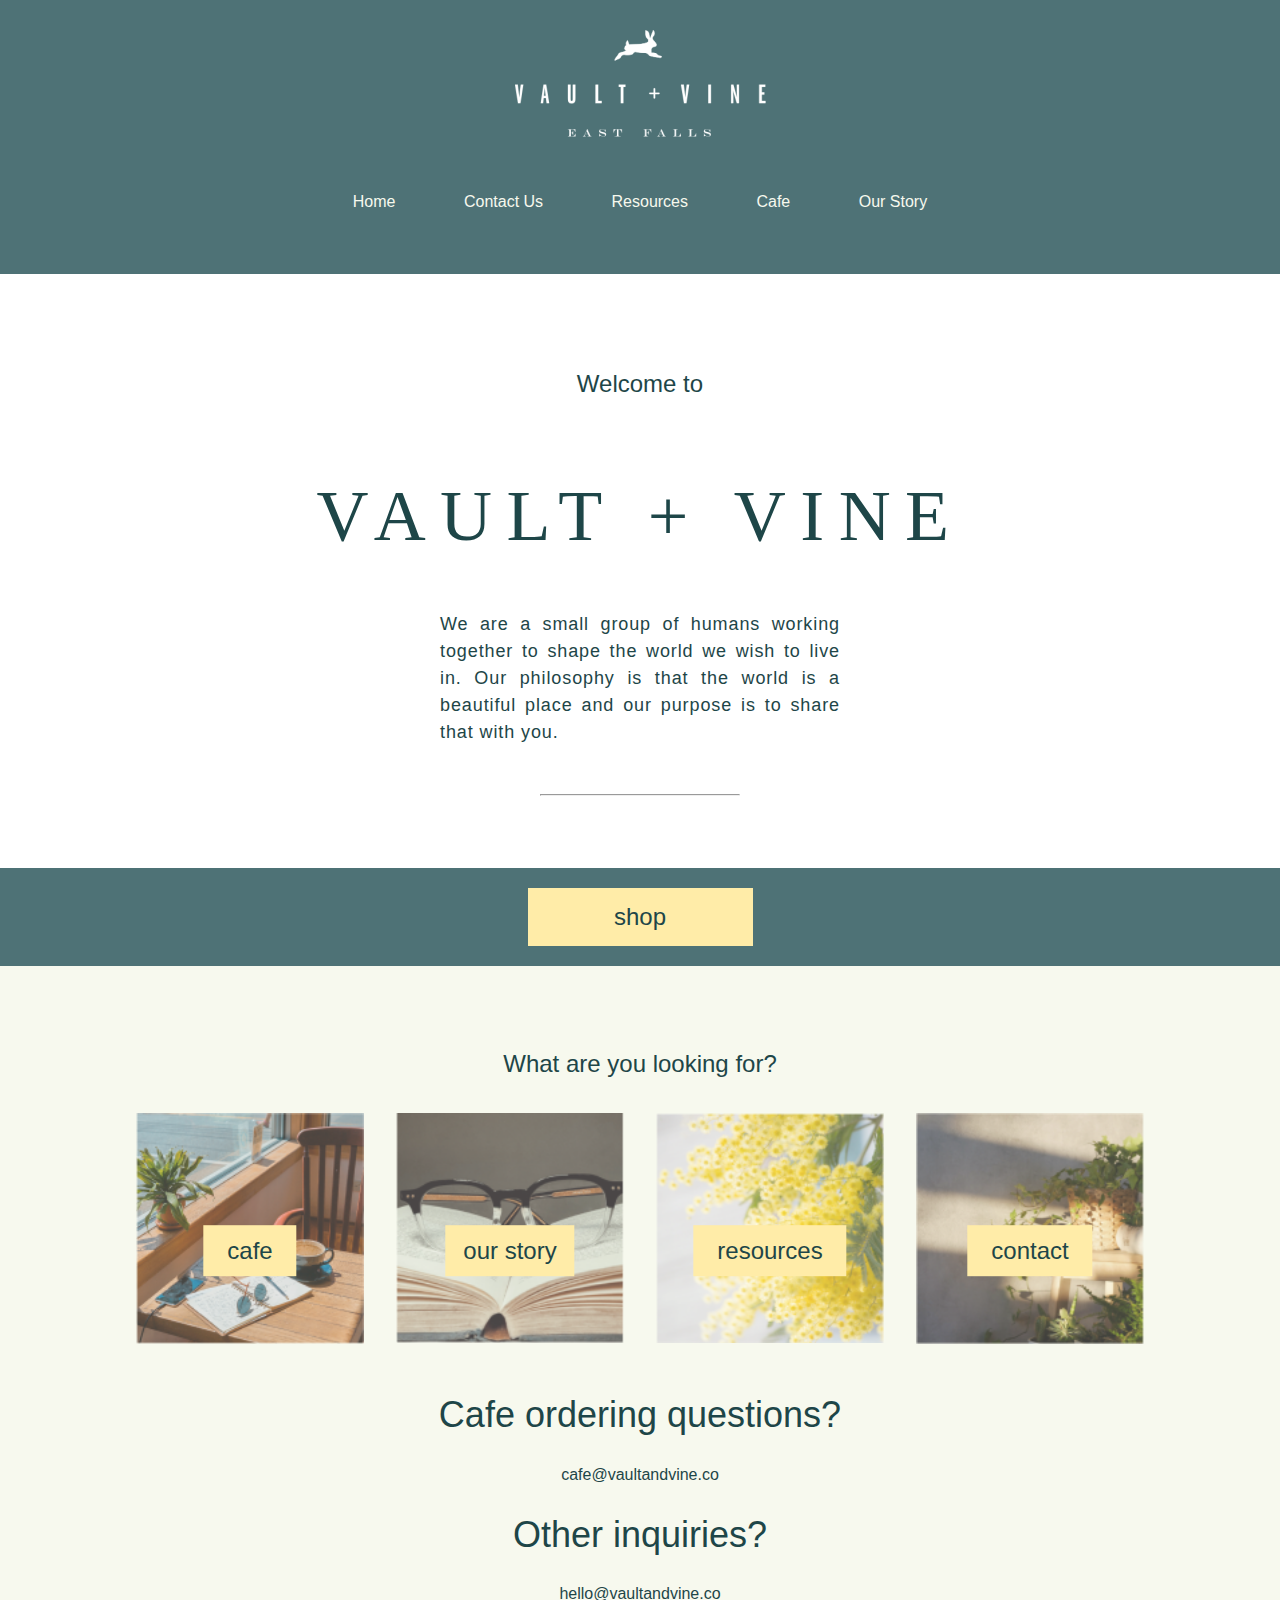
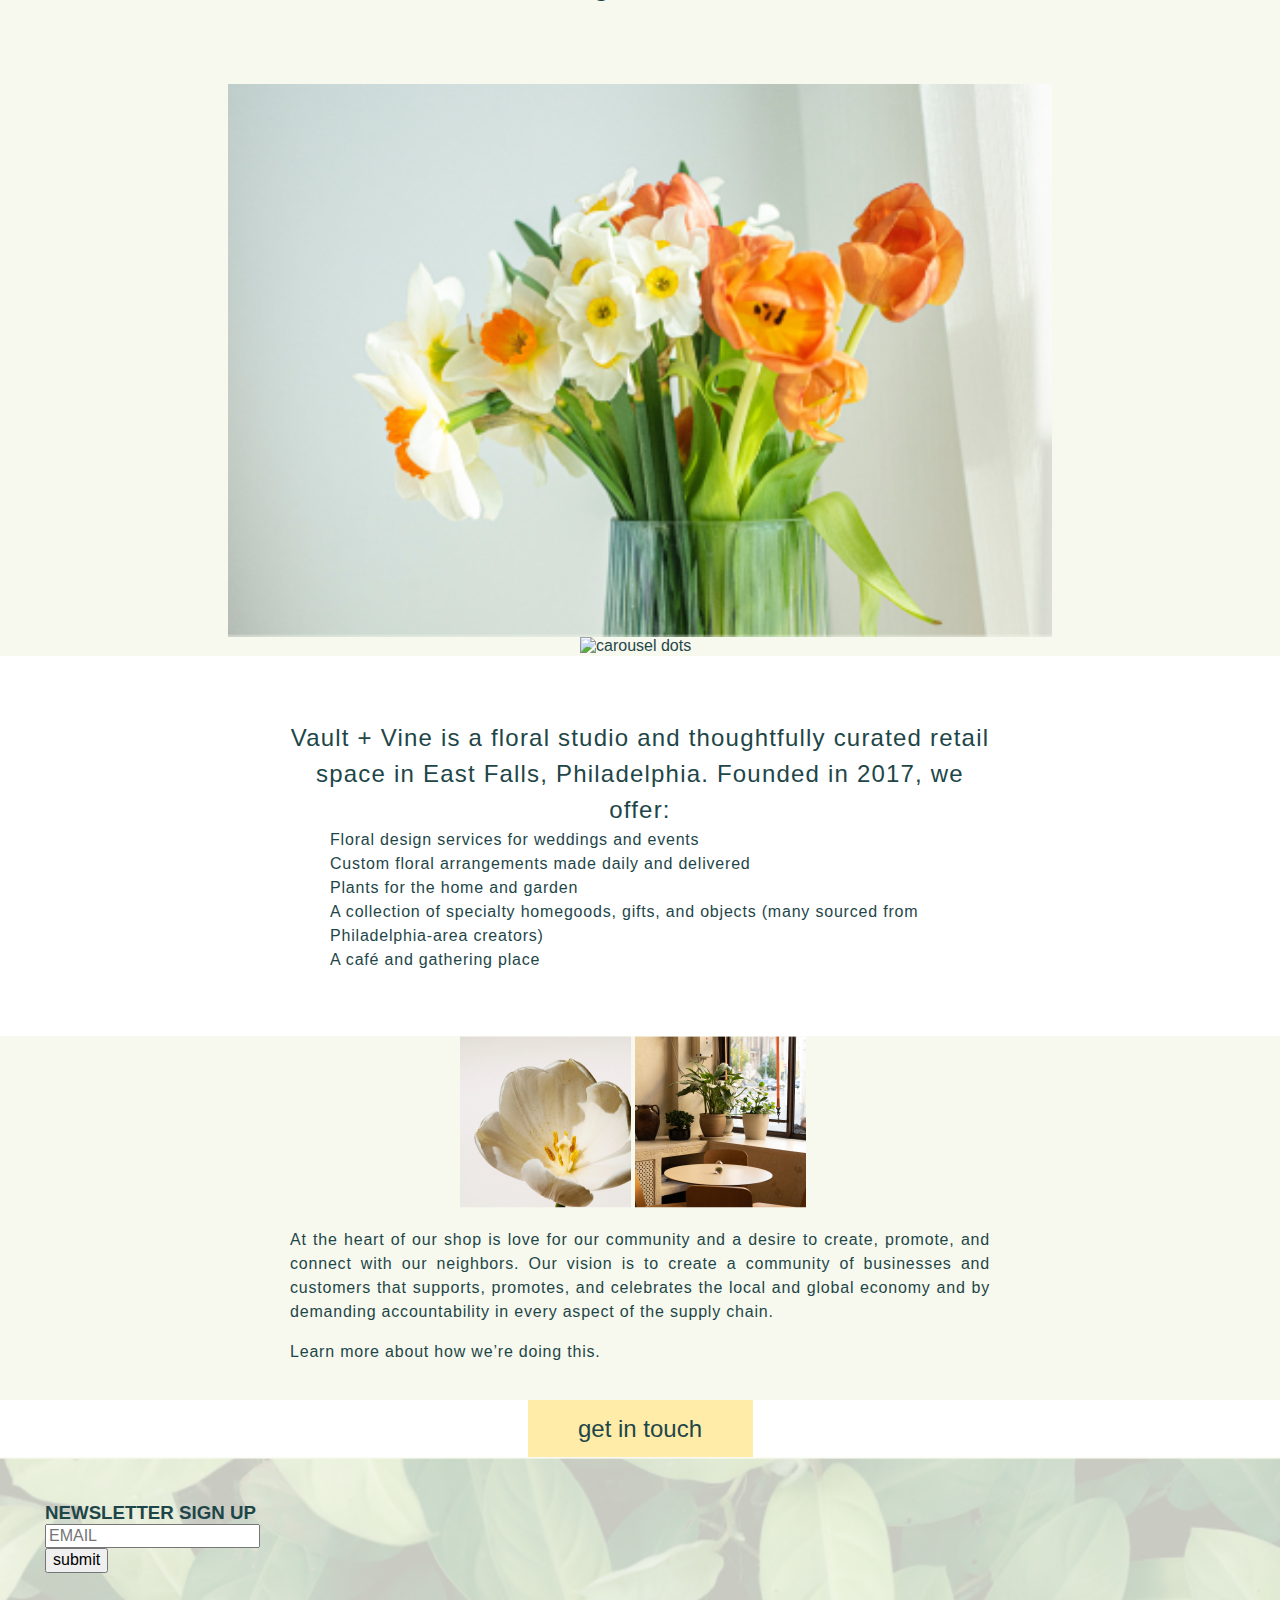
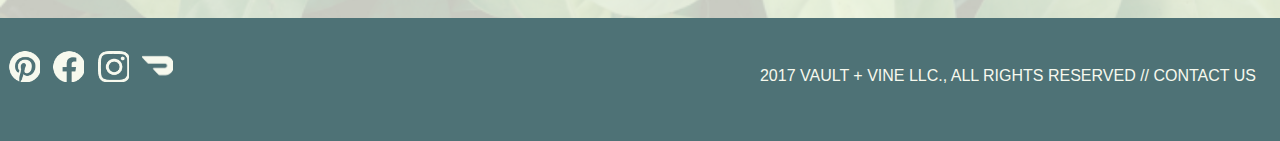
==== assignments/final/deploy/index.html @ 3136f710 "final_2/4" ====
<!DOCTYPE html>
<html lang="en">
  <head>
    <meta charset="UTF-8" />
    <meta name="viewport" content="width=device-width, initial-scale=1.0" />
    <meta http-equiv="X-UA-Compatible" content="ie=edge" />
    <!-- Google Fonts Start -->
    <!-- Google Fonts End -->
    <link rel="stylesheet" href="css/styles.css" />
    <title>Bridget McLaughlin | WMGD-330 Final</title>
  </head>
  <body>
    <div class="header">
        <img src="./img/mobile_logo.png" alt="mobile site logo" class="mobile_logo"/>
        <img src="./img/text_logo.png" alt="site logo" class="desktop_logo"/>
        <img src="./img/nav_icon.png" alt="navigation icon" class="mobile_menu"/>
        <div class="header__navigation">
            <a class="header__link" href="#">Home</a>   
            <a class="header__link" href="#">Contact Us</a>
            <a class="header__link" href="#">Resources</a> 
            <a class="header__link" href="#">Cafe</a> 
            <a class="header__link" href="#">Our Story</a> 
        </div>
    </div>
    <section class="welcome">
            <p class="welcome_to">Welcome to </p>
            <h1 class="vault_vine">VAULT + VINE</h1>
            <p class="body_copy">We are a small group of humans working together to shape the world we wish to live in. Our philosophy is that the world is a beautiful place and our purpose is to share that with you. </p>
            <hr class="line">
        </section>
        <section class="hero_bg">
            <h2 class="shop_button">shop</h2>
        </section>
        
    <div class="first_bg">
                <section class="looking_for">
                    <h2>What are you looking for?</h2>
                </section>
            
                <section class="image_buttons">
                    <div class="cafe_container">
                        <img src="./img/cafe.png" alt="cafe image" class="cafe_image">
                        <h2 class="cafe_type">cafe</h2>
                    </div>
                
                    <div class="story_container">
                        <img src="./img/our_story.png" alt="our Story image" class="story_image"/>
                        <h2 class="story_type">our story</h2>
                    </div>
                
                    <div class="resources_container">
                        <img src="./img/resources.png" alt="resources image" class="resources_image"/>
                        <h2 class="resources_type">resources</h2>
                    </div>
                    
                    <div class="contact_container">
                        <img src="./img/contact.png" alt="contact image" class="contact_image"/>
                        <h2 class="contact_type">contact</h2>
                    </div>
                </section>
                
                <section class="questions">
                    <h2 class="q_a">Cafe ordering questions?</h2>
                    <p>cafe@vaultandvine.co</p>
                    <h2 class="q_a">Other inquiries?</h2>
                    <p>hello@vaultandvine.co</p>
                </section>
            
                <img src="./img/carousel_image.png" alt="carouse image" class="carousel_image"/>
                <img src="./img/dots.png" alt="carousel dots" class="dots"/>
            </div>
            
            <div>
                <section class="bullet_list">
                    <h2 class="intro_bullet">Vault + Vine is a floral studio and thoughtfully curated retail space in East Falls, Philadelphia. Founded in 2017, we offer:</h2>
                    <ul class="bullet">Floral design services for weddings and events</ul> 
                    <ul class="bullet">Custom floral arrangements made daily and delivered</ul>
                    <ul class="bullet">Plants for the home and garden </ul>
                    <ul class="bullet">A collection of specialty homegoods, gifts, and objects (many sourced from Philadelphia-area creators)</ul>
                    <ul class="bullet">A café and gathering place </ul>
                </section>
            </div>
            
            <div class="second_bg">
                <div class="double_image"> 
                    <img class= "white_flower" src="./img/white_flower.png" alt="white flower image"/>
                    <img class="cafe_02" src="./img/cafe_02.png" alt="cafe image"/>
                </div>
                <div class="bottom_body">
                    <p> 
                        At the heart of our shop is love for our community and a desire to create, promote, and connect with our neighbors. Our vision is to create a community of businesses and customers that supports, promotes, and celebrates the local and global economy and by demanding accountability in every aspect of the supply chain. 
                    </p>
                    <p>
                        Learn more about how we’re doing this.
                    </p>
                </div>
                <img src="./img/lily.png" alt="lily image" class="lily"/>
            </div>
            
            <div>
                <h2 class="touch_button">get in touch</h2>
            </div>
            
    <div class="background">
                    <div class="newsletter">
                        <h3 class="newsletter_signup">NEWSLETTER SIGN UP</h3>
                        <input class="email" type="text" placeholder="EMAIL">
                        <div>
                            <button class="submit">submit</button>
                        </div>
                    </div>
                </div>
    <footer class="footer">
                        <div class="icons">
                         <img class="pinterest" src="./img/pinterest.png" alt="pinterest icon"/>
                         <img class="facebook" src="./img/facebook.png" alt="facebook icon"/>
                         <img class="instagram" src="./img/instagram.png" alt="instagram icon"/>
                         <img class="doordash" src="./img/doordash.png" alt="doordash icon"/>
                        </div>
                        <p class="info">2017 VAULT + VINE LLC., ALL RIGHTS RESERVED // CONTACT US</p>
                    </footer>
    <script src="js/scripts-min.js"></script>
  </body>
</html>
---- assignments/final/deploy/css/styles.css ----
/* =============
    Mixins
============= */
/* ---------------- Font Sizing ---------------- */
html {
  font-size: 100%; }

/* ---------------- Media Queries ---------------- */
/* =============
    Variables
============= */
/*! normalize.css v8.0.0 | MIT License | github.com/necolas/normalize.css */
/* Document
   ========================================================================== */
/**
 * 1. Correct the line height in all browsers.
 * 2. Prevent adjustments of font size after orientation changes in iOS.
 */
html {
  line-height: 1.15;
  /* 1 */
  -webkit-text-size-adjust: 100%;
  /* 2 */ }

/* Sections
   ========================================================================== */
/**
 * Remove the margin in all browsers.
 */
body {
  margin: 0; }

/**
 * Correct the font size and margin on `h1` elements within `section` and
 * `article` contexts in Chrome, Firefox, and Safari.
 */
h1 {
  font-size: 2em;
  margin: 0.67em 0; }

/* Grouping content
   ========================================================================== */
/**
 * 1. Add the correct box sizing in Firefox.
 * 2. Show the overflow in Edge and IE.
 */
hr {
  box-sizing: content-box;
  /* 1 */
  height: 0;
  /* 1 */
  overflow: visible;
  /* 2 */ }

/**
 * 1. Correct the inheritance and scaling of font size in all browsers.
 * 2. Correct the odd `em` font sizing in all browsers.
 */
pre {
  font-family: monospace, monospace;
  /* 1 */
  font-size: 1em;
  /* 2 */ }

/* Text-level semantics
   ========================================================================== */
/**
 * Remove the gray background on active links in IE 10.
 */
a {
  background-color: transparent; }

/**
 * 1. Remove the bottom border in Chrome 57-
 * 2. Add the correct text decoration in Chrome, Edge, IE, Opera, and Safari.
 */
abbr[title] {
  border-bottom: none;
  /* 1 */
  text-decoration: underline;
  /* 2 */
  text-decoration: underline dotted;
  /* 2 */ }

/**
 * Add the correct font weight in Chrome, Edge, and Safari.
 */
b,
strong {
  font-weight: bolder; }

/**
 * 1. Correct the inheritance and scaling of font size in all browsers.
 * 2. Correct the odd `em` font sizing in all browsers.
 */
code,
kbd,
samp {
  font-family: monospace, monospace;
  /* 1 */
  font-size: 1em;
  /* 2 */ }

/**
 * Add the correct font size in all browsers.
 */
small {
  font-size: 80%; }

/**
 * Prevent `sub` and `sup` elements from affecting the line height in
 * all browsers.
 */
sub,
sup {
  font-size: 75%;
  line-height: 0;
  position: relative;
  vertical-align: baseline; }

sub {
  bottom: -0.25em; }

sup {
  top: -0.5em; }

/* Embedded content
   ========================================================================== */
/**
 * Remove the border on images inside links in IE 10.
 */
img {
  border-style: none; }

/* Forms
   ========================================================================== */
/**
 * 1. Change the font styles in all browsers.
 * 2. Remove the margin in Firefox and Safari.
 */
button,
input,
optgroup,
select,
textarea {
  font-family: inherit;
  /* 1 */
  font-size: 100%;
  /* 1 */
  line-height: 1.15;
  /* 1 */
  margin: 0;
  /* 2 */ }

/**
 * Show the overflow in IE.
 * 1. Show the overflow in Edge.
 */
button,
input {
  /* 1 */
  overflow: visible; }

/**
 * Remove the inheritance of text transform in Edge, Firefox, and IE.
 * 1. Remove the inheritance of text transform in Firefox.
 */
button,
select {
  /* 1 */
  text-transform: none; }

/**
 * Correct the inability to style clickable types in iOS and Safari.
 */
button,
[type="button"],
[type="reset"],
[type="submit"] {
  -webkit-appearance: button; }

/**
 * Remove the inner border and padding in Firefox.
 */
button::-moz-focus-inner,
[type="button"]::-moz-focus-inner,
[type="reset"]::-moz-focus-inner,
[type="submit"]::-moz-focus-inner {
  border-style: none;
  padding: 0; }

/**
 * Restore the focus styles unset by the previous rule.
 */
button:-moz-focusring,
[type="button"]:-moz-focusring,
[type="reset"]:-moz-focusring,
[type="submit"]:-moz-focusring {
  outline: 1px dotted ButtonText; }

/**
 * Correct the padding in Firefox.
 */
fieldset {
  padding: 0.35em 0.75em 0.625em; }

/**
 * 1. Correct the text wrapping in Edge and IE.
 * 2. Correct the color inheritance from `fieldset` elements in IE.
 * 3. Remove the padding so developers are not caught out when they zero out
 *    `fieldset` elements in all browsers.
 */
legend {
  box-sizing: border-box;
  /* 1 */
  color: inherit;
  /* 2 */
  display: table;
  /* 1 */
  max-width: 100%;
  /* 1 */
  padding: 0;
  /* 3 */
  white-space: normal;
  /* 1 */ }

/**
 * Add the correct vertical alignment in Chrome, Firefox, and Opera.
 */
progress {
  vertical-align: baseline; }

/**
 * Remove the default vertical scrollbar in IE 10+.
 */
textarea {
  overflow: auto; }

/**
 * 1. Add the correct box sizing in IE 10.
 * 2. Remove the padding in IE 10.
 */
[type="checkbox"],
[type="radio"] {
  box-sizing: border-box;
  /* 1 */
  padding: 0;
  /* 2 */ }

/**
 * Correct the cursor style of increment and decrement buttons in Chrome.
 */
[type="number"]::-webkit-inner-spin-button,
[type="number"]::-webkit-outer-spin-button {
  height: auto; }

/**
 * 1. Correct the odd appearance in Chrome and Safari.
 * 2. Correct the outline style in Safari.
 */
[type="search"] {
  -webkit-appearance: textfield;
  /* 1 */
  outline-offset: -2px;
  /* 2 */ }

/**
 * Remove the inner padding in Chrome and Safari on macOS.
 */
[type="search"]::-webkit-search-decoration {
  -webkit-appearance: none; }

/**
 * 1. Correct the inability to style clickable types in iOS and Safari.
 * 2. Change font properties to `inherit` in Safari.
 */
::-webkit-file-upload-button {
  -webkit-appearance: button;
  /* 1 */
  font: inherit;
  /* 2 */ }

/* Interactive
   ========================================================================== */
/*
 * Add the correct display in Edge, IE 10+, and Firefox.
 */
details {
  display: block; }

/*
 * Add the correct display in all browsers.
 */
summary {
  display: list-item; }

/* Misc
   ========================================================================== */
/**
 * Add the correct display in IE 10+.
 */
template {
  display: none; }

/**
 * Add the correct display in IE 10.
 */
[hidden] {
  display: none; }

* {
  box-sizing: border-box; }

.site-grid {
  margin: 0 auto;
  max-width: 1200px; }

/* =============
    Typography
============= */
body {
  font-family: 'Lato', sans-serif;
  font-size: 16px;
  color: #1E4648; }

h1 {
  font-family: 'Playfair Display', serif;
  letter-spacing: 0.2em;
  font-size: 36px; }

h2 {
  font-family: 'Lato', sans-serif;
  font-size: 24px;
  color: #1E4648;
  font-weight: normal; }

h3, h4, h5, h6 {
  margin: 0;
  padding: 0; }

.header {
  background: #4E7276;
  display: flexbox;
  padding-top: 30px;
  padding-bottom: 30px;
  justify-content: space-between;
  text-align: center; }

.header__navigation {
  display: none; }
  @media (min-width: 834px) {
    .header__navigation {
      display: block; } }
.mobile_menu {
  display: block;
  position: absolute;
  top: 20px;
  left: 20px; }
  @media (min-width: 834px) {
    .mobile_menu {
      display: none; } }
@media (min-width: 834px) {
  .mobile_logo {
    display: none; } }

.desktop_logo {
  display: none;
  padding-bottom: 20px; }
  @media (min-width: 834px) {
    .desktop_logo {
      display: inline-block; } }
.header__link {
  text-decoration: none;
  color: #F7F9EE;
  display: inline-block;
  padding: 32px;
  position: relative;
  align-items: center; }

.welcome {
  text-align: center; }

.welcome_to {
  font-size: 18px;
  font-weight: 300;
  padding-top: 72px;
  padding-bottom: 24px; }
  @media screen and (min-width: 768px) {
    .welcome_to {
      font-size: 24px; } }
.vault_vine {
  font-size: 36px;
  font-weight: 500;
  line-height: 130.4%; }
  @media screen and (min-width: 1280px) {
    .vault_vine {
      font-size: 72px; } }
.body_copy {
  text-align: justify;
  letter-spacing: 0.05em;
  width: 45%;
  max-width: 400px;
  font-weight: 300;
  line-height: 150%;
  margin: 0 auto; }
  @media (min-width: 1280px) {
    .body_copy {
      font-size: 18px; } }
.line {
  margin-left: 110px;
  margin-right: 110px;
  margin-bottom: 72px;
  margin-top: 48px; }
  @media (min-width: 1280px) {
    .line {
      margin-left: 540px;
      margin-right: 540px; } }
.hero_bg {
  background: #4E7276;
  padding: 20px; }

.shop_button {
  display: flex;
  flex-direction: row;
  justify-content: center;
  padding: 15px 24px;
  width: 192px;
  height: 56px;
  background: #FFECA8;
  margin: 0 auto; }
  @media (min-width: 1280px) {
    .shop_button {
      width: 225px;
      height: auto; } }
.first_bg {
  background: #F7F9EE; }

.second_bg {
  background: #F7F9EE;
  padding-bottom: 20px; }

.looking_for {
  text-align: center;
  padding-top: 64px; }

.image_buttons {
  display: flex;
  flex-wrap: wrap; }
  @media (min-width: 834px) {
    .image_buttons {
      padding-left: 120px;
      padding-right: 120px; } }
  @media (min-width: 1280px) {
    .image_buttons {
      display: flex;
      flex-wrap: nowrap; } }
.cafe_container {
  position: relative;
  width: 50%; }

.cafe_image {
  width: 100%;
  height: auto;
  padding: 16px; }

.cafe_type {
  position: absolute;
  top: 50%;
  left: 50%;
  transform: translate(-50%, -50%);
  -ms-transform: translate(-50%, -50%);
  background-color: #FFECA8;
  padding: 12px 24px; }

.story_container {
  position: relative;
  width: 50%; }

.story_image {
  width: 100%;
  height: auto;
  padding: 16px; }

.story_type {
  position: absolute;
  top: 50%;
  left: 50%;
  transform: translate(-50%, -50%);
  -ms-transform: translate(-50%, -50%);
  background-color: #FFECA8;
  padding: 12px 18px; }

.resources_container {
  position: relative;
  width: 50%; }

.resources_image {
  width: 100%;
  height: auto;
  padding: 16px; }

.resources_type {
  position: absolute;
  top: 50%;
  left: 50%;
  transform: translate(-50%, -50%);
  -ms-transform: translate(-50%, -50%);
  background-color: #FFECA8;
  padding: 12px 24px; }

.contact_container {
  position: relative;
  width: 50%; }

.contact_image {
  width: 100%;
  height: auto;
  padding: 16px; }

.contact_type {
  position: absolute;
  top: 50%;
  left: 50%;
  transform: translate(-50%, -50%);
  -ms-transform: translate(-50%, -50%);
  background-color: #FFECA8;
  padding: 12px 24px; }

.questions {
  text-align: center;
  padding-bottom: 64px; }

@media (min-width: 834px) {
  .q_a {
    font-size: 36px; } }

.carousel_image {
  display: block;
  margin-left: auto;
  margin-right: auto;
  width: 100%;
  height: auto;
  max-width: 824px; }

.dots {
  display: block;
  margin-left: auto;
  margin-right: auto;
  width: 120px;
  height: auto; }

.intro_bullet {
  text-align: center;
  letter-spacing: 0.05em;
  width: 100%;
  max-width: 700px;
  line-height: 150%;
  margin: 0 auto;
  padding-top: 64px; }

.bullet {
  text-align: left;
  letter-spacing: 0.05em;
  width: 100%;
  max-width: 700px;
  font-weight: 300;
  line-height: 150%;
  margin: 0 auto; }

.bullet_list {
  padding-bottom: 64px; }

.lily {
  display: block;
  margin-left: auto;
  margin-right: auto;
  width: 360px;
  height: auto; }
  @media (min-width: 834px) {
    .lily {
      display: none; } }
.double_image {
  display: block;
  margin-left: auto;
  margin-right: auto;
  width: 360px;
  height: auto; }

.bottom_body {
  text-align: justify;
  letter-spacing: 0.05em;
  width: 90%;
  max-width: 700px;
  font-weight: 300;
  line-height: 150%;
  margin: 0 auto; }

.touch_button {
  display: flex;
  flex-direction: row;
  justify-content: center;
  padding: 15px 24px;
  width: 192px;
  height: 56px;
  background: #FFECA8;
  margin: 0 auto; }
  @media (min-width: 1280px) {
    .touch_button {
      width: 225px;
      height: auto; } }
.footer {
  background: #4E7276;
  display: flex;
  flex-direction: row;
  padding-top: 30px;
  padding-bottom: 30px;
  justify-content: space-between;
  align-items: left; }

.info {
  font-size: 8px;
  color: #F7F9EE;
  font-weight: 100;
  line-height: 150%;
  padding-right: 24px;
  padding-bottom: 7px; }
  @media (min-width: 834px) {
    .info {
      font-size: 16px; } }
.pinterest {
  padding-left: 8px;
  width: 24px;
  height: auto; }
  @media (min-width: 834px) {
    .pinterest {
      width: 40px;
      height: auto; } }
.facebook {
  padding-left: 8px;
  width: 24px;
  height: auto; }
  @media (min-width: 834px) {
    .facebook {
      width: 40px;
      height: auto; } }
.instagram {
  padding-left: 8px;
  width: 24px;
  height: auto; }
  @media (min-width: 834px) {
    .instagram {
      width: 40px;
      height: auto; } }
.doordash {
  padding-left: 8px;
  width: 24px;
  height: auto; }
  @media (min-width: 834px) {
    .doordash {
      width: 40px;
      height: auto; } }
.newsletter {
  background-color: rgba(247, 249, 238, 0.75);
  padding: 45px; }

.background {
  padding: 24 px 32px;
  background-image: url("../img/newsletter.jpg");
  background-repeat: no-repeat;
  background-size: cover; }
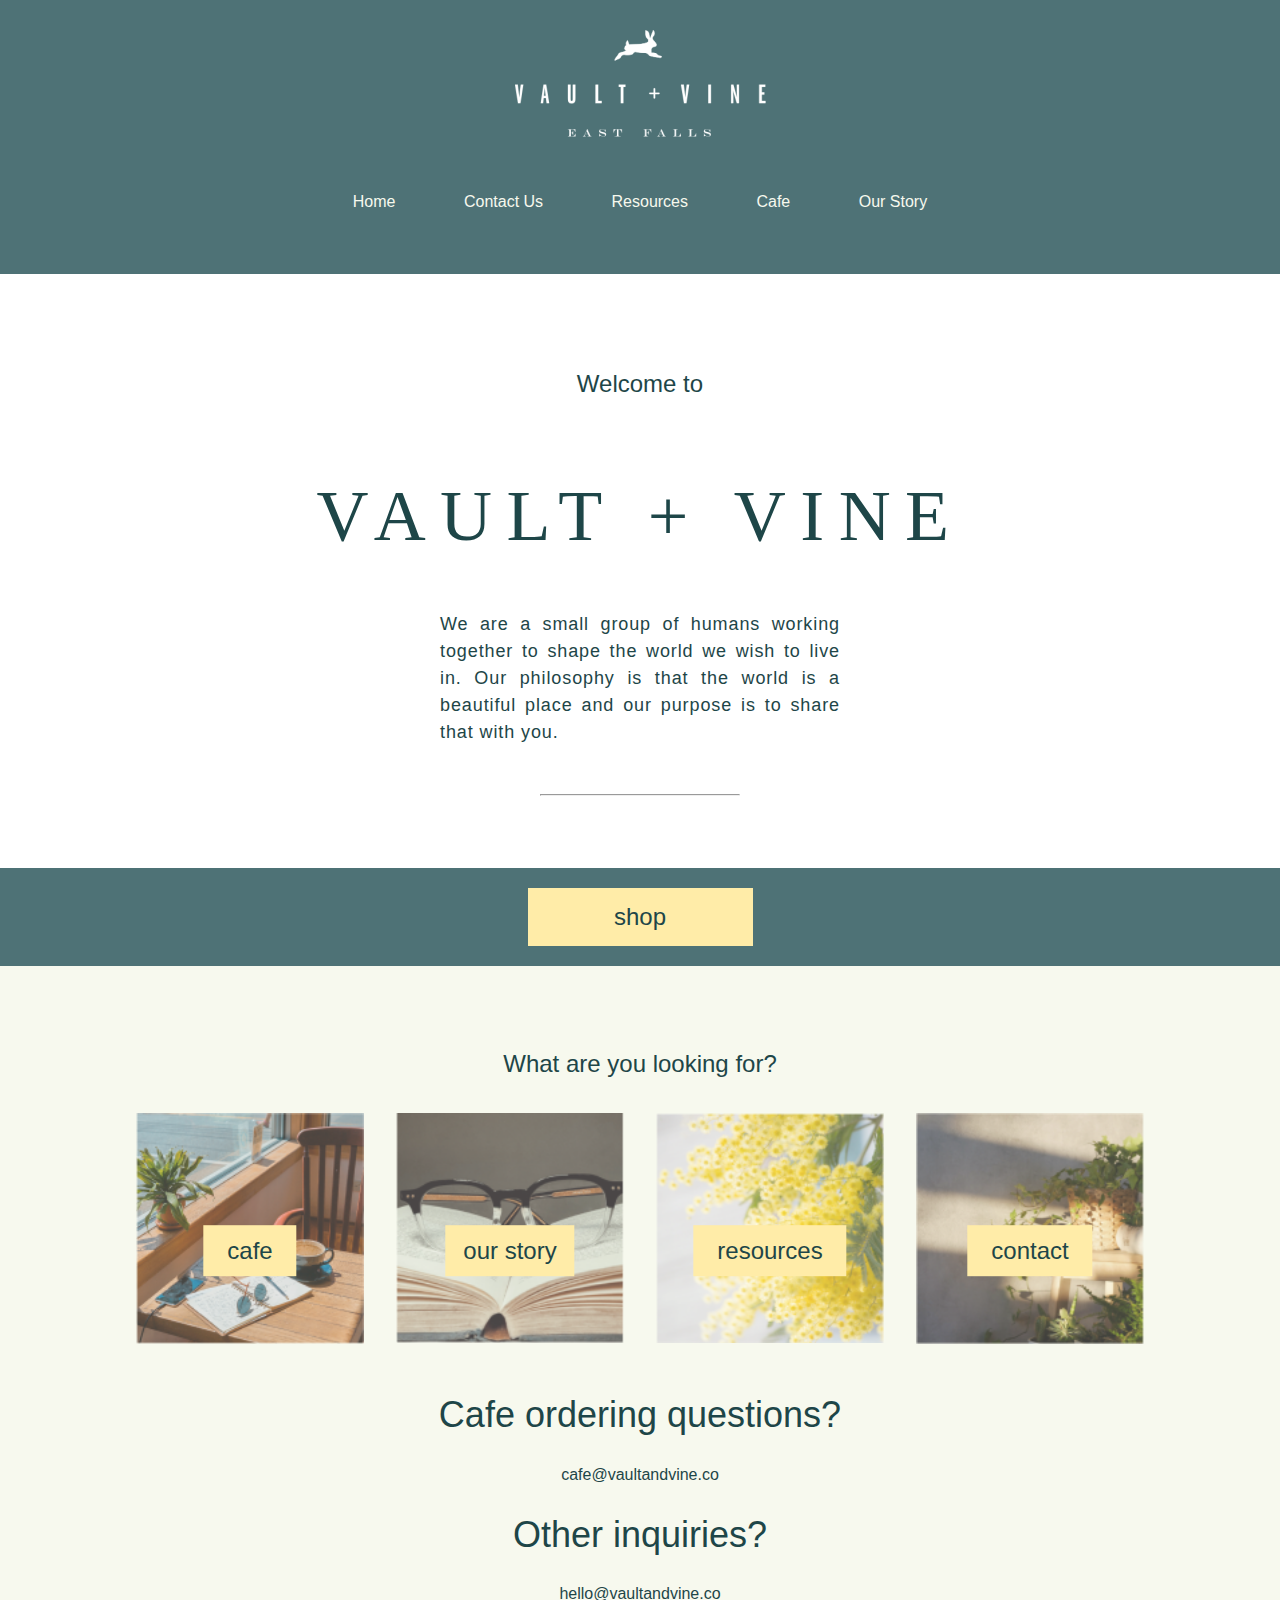
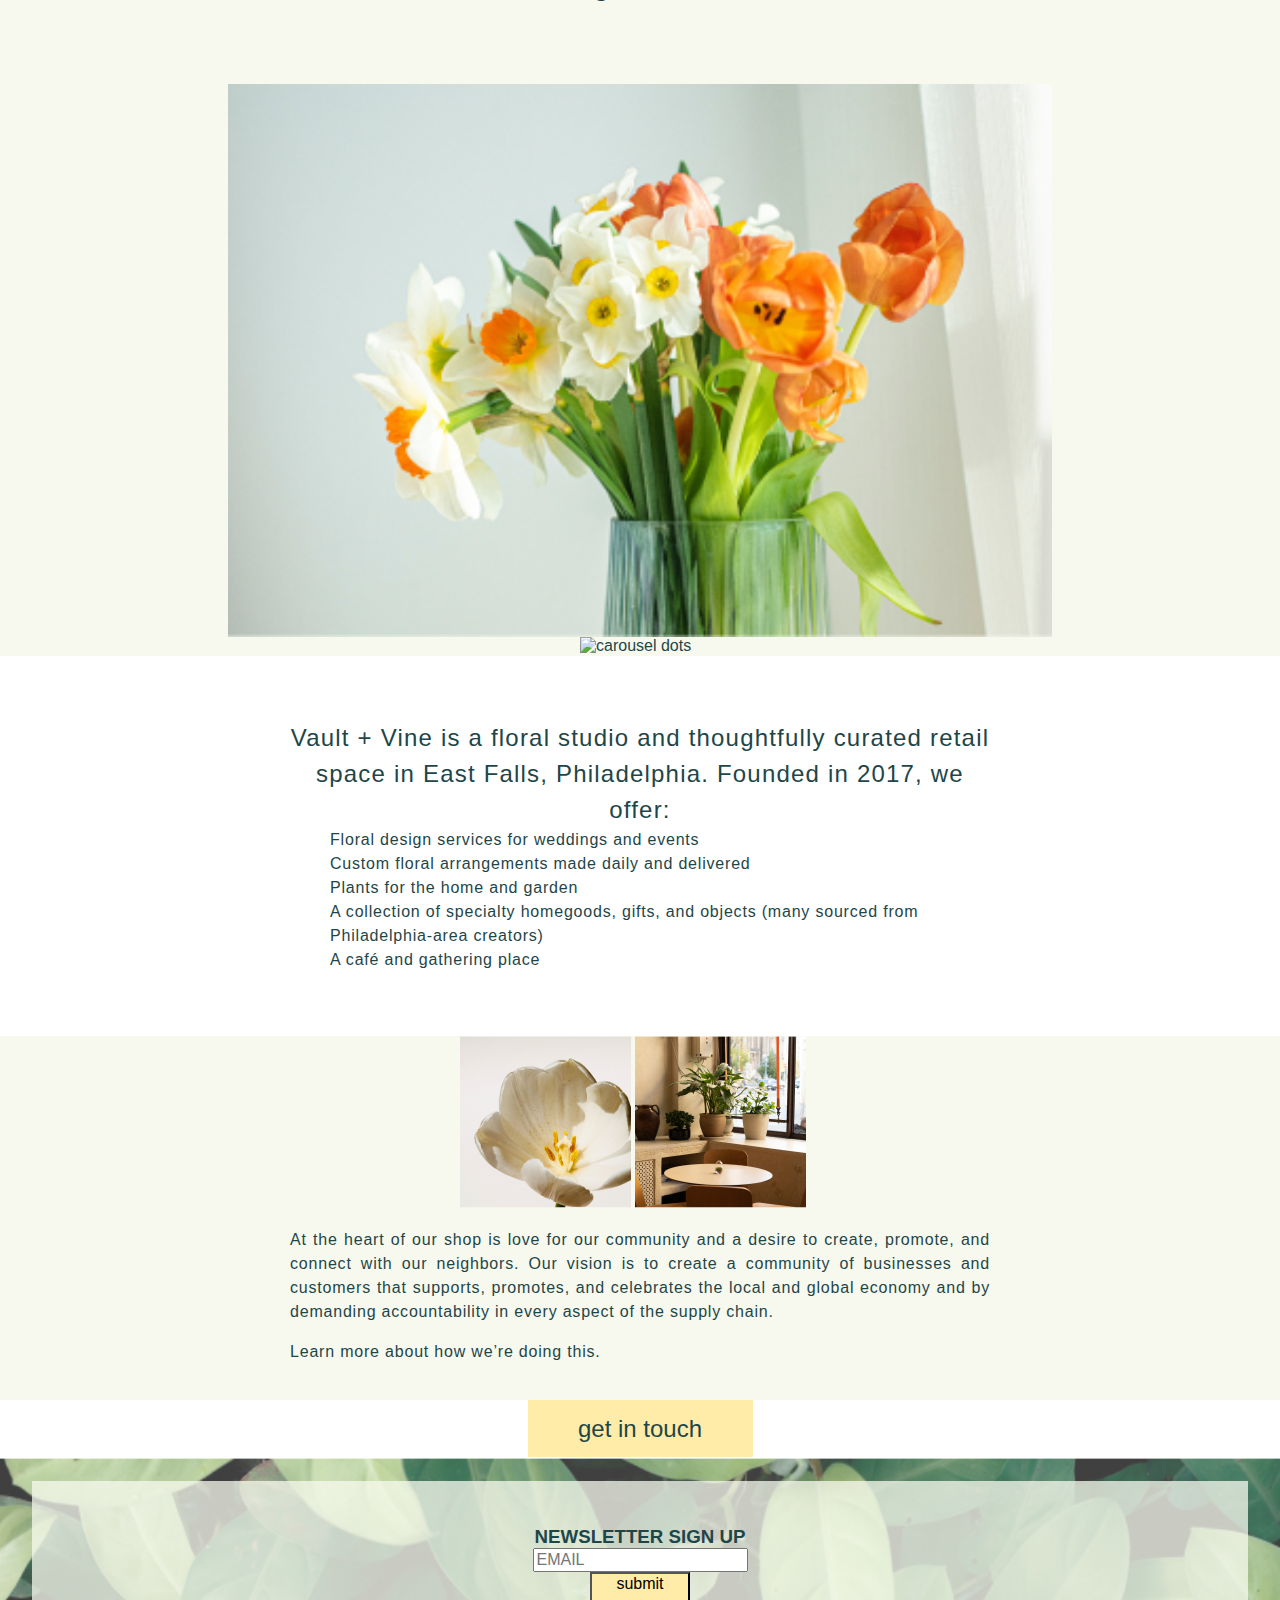
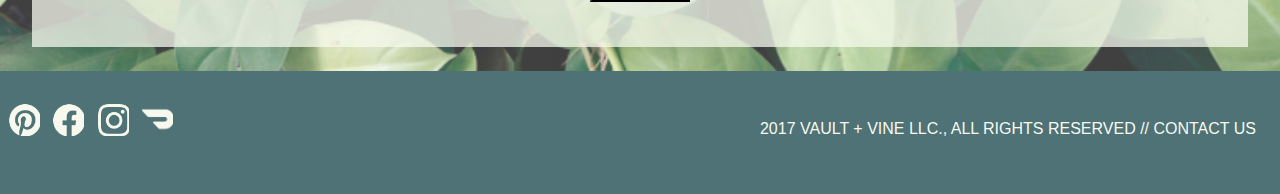
==== commit 147b5fa0: "Final_3/4" ====
--- a/assignments/final/deploy/index.html
+++ b/assignments/final/deploy/index.html
@@ -1,22 +1,21 @@
 <!DOCTYPE html>
-<html lang="en">
-  <head>
-    <meta charset="UTF-8" />
-    <meta name="viewport" content="width=device-width, initial-scale=1.0" />
-    <meta http-equiv="X-UA-Compatible" content="ie=edge" />
-    <!-- Google Fonts Start -->
-    <!-- Google Fonts End -->
-    <link rel="stylesheet" href="css/styles.css" />
+    <html lang="en">
+      <head>
+        <meta charset="UTF-8" />
+        <meta name="viewport" content="width=device-width, initial-scale=1.0" />
+        <meta http-equiv="X-UA-Compatible" content="ie=edge" />
+        <!-- Google Fonts Start -->
+        <!-- Google Fonts End -->
+        <link rel="stylesheet" href="css/styles.css" />
     <title>Bridget McLaughlin | WMGD-330 Final</title>
-  </head>
   <body>
     <div class="header">
         <img src="./img/mobile_logo.png" alt="mobile site logo" class="mobile_logo"/>
         <img src="./img/text_logo.png" alt="site logo" class="desktop_logo"/>
         <img src="./img/nav_icon.png" alt="navigation icon" class="mobile_menu"/>
         <div class="header__navigation">
-            <a class="header__link" href="#">Home</a>   
-            <a class="header__link" href="#">Contact Us</a>
+            <a class="header__link" href="./index.html">Home</a>   
+            <a class="header__link" href="./contact_us.html">Contact Us</a>
             <a class="header__link" href="#">Resources</a> 
             <a class="header__link" href="#">Cafe</a> 
             <a class="header__link" href="#">Our Story</a> 
--- a/assignments/final/deploy/css/styles.css
+++ b/assignments/final/deploy/css/styles.css
@@ -659,12 +659,126 @@
     .doordash {
       width: 40px;
       height: auto; } }
-.newsletter {
-  background-color: rgba(247, 249, 238, 0.75);
-  padding: 45px; }
-
 .background {
-  padding: 24 px 32px;
+  padding: 24px 32px;
   background-image: url("../img/newsletter.jpg");
   background-repeat: no-repeat;
   background-size: cover; }
+
+.newsletter {
+  padding: 45px;
+  background-color: rgba(247, 249, 238, 0.75);
+  text-align: center; }
+
+.submit {
+  display: flex;
+  flex-direction: row;
+  justify-content: center;
+  width: 100px;
+  height: 30px;
+  background: #FFECA8;
+  margin: 0 auto; }
+
+.hero_contact {
+  display: block;
+  margin-left: auto;
+  margin-right: auto;
+  width: 100%;
+  height: auto; }
+
+.contact_title {
+  display: none; }
+  @media (min-width: 834px) {
+    .contact_title {
+      display: block;
+      text-align: center;
+      padding: 88px;
+      font-weight: 500; } }
+.contact_cards {
+  display: flex;
+  flex-direction: column;
+  align-items: center; }
+
+.hours_bg {
+  background: #4E7276;
+  width: 290px;
+  padding: 20px;
+  margin-top: 40px; }
+
+.hours_card {
+  display: flexbox;
+  flex-direction: row;
+  text-align: center;
+  justify-content: center;
+  padding: 15px 24px;
+  width: 220px;
+  height: 240px;
+  background: #F7F9EE;
+  margin: 0 auto; }
+  @media (min-width: 1280px) {
+    .hours_card {
+      width: 225px;
+      height: auto; } }
+.touch_bg {
+  background: #4E7276;
+  width: 290px;
+  padding: 20px;
+  margin-top: 40px; }
+
+.touch_card {
+  display: flexbox;
+  flex-direction: row;
+  text-align: center;
+  justify-content: center;
+  padding: 15px 24px;
+  width: 220px;
+  height: 240px;
+  background: #F7F9EE;
+  margin: 0 auto; }
+  @media (min-width: 1280px) {
+    .touch_card {
+      width: 225px;
+      height: auto; } }
+.visit_bg {
+  background: #4E7276;
+  width: 290px;
+  padding: 20px;
+  margin-top: 40px; }
+
+.visit_card {
+  display: flexbox;
+  flex-direction: row;
+  text-align: center;
+  justify-content: center;
+  padding: 15px 24px;
+  width: 220px;
+  height: 240px;
+  background: #F7F9EE;
+  margin: 0 auto; }
+  @media (min-width: 1280px) {
+    .visit_card {
+      width: 225px;
+      height: auto; } }
+.location_text {
+  text-align: center;
+  letter-spacing: 0.05em;
+  width: 100%;
+  max-width: 700px;
+  line-height: 150%;
+  margin: 0 auto;
+  padding-top: 64px; }
+
+.contact_bottom {
+  display: flex;
+  flex-direction: column; }
+
+.map_image {
+  display: flexbox;
+  justify-content: space-between;
+  text-align: center;
+  width: 350px;
+  height: auto; }
+
+.leaf_image {
+  width: 350px;
+  height: auto; }
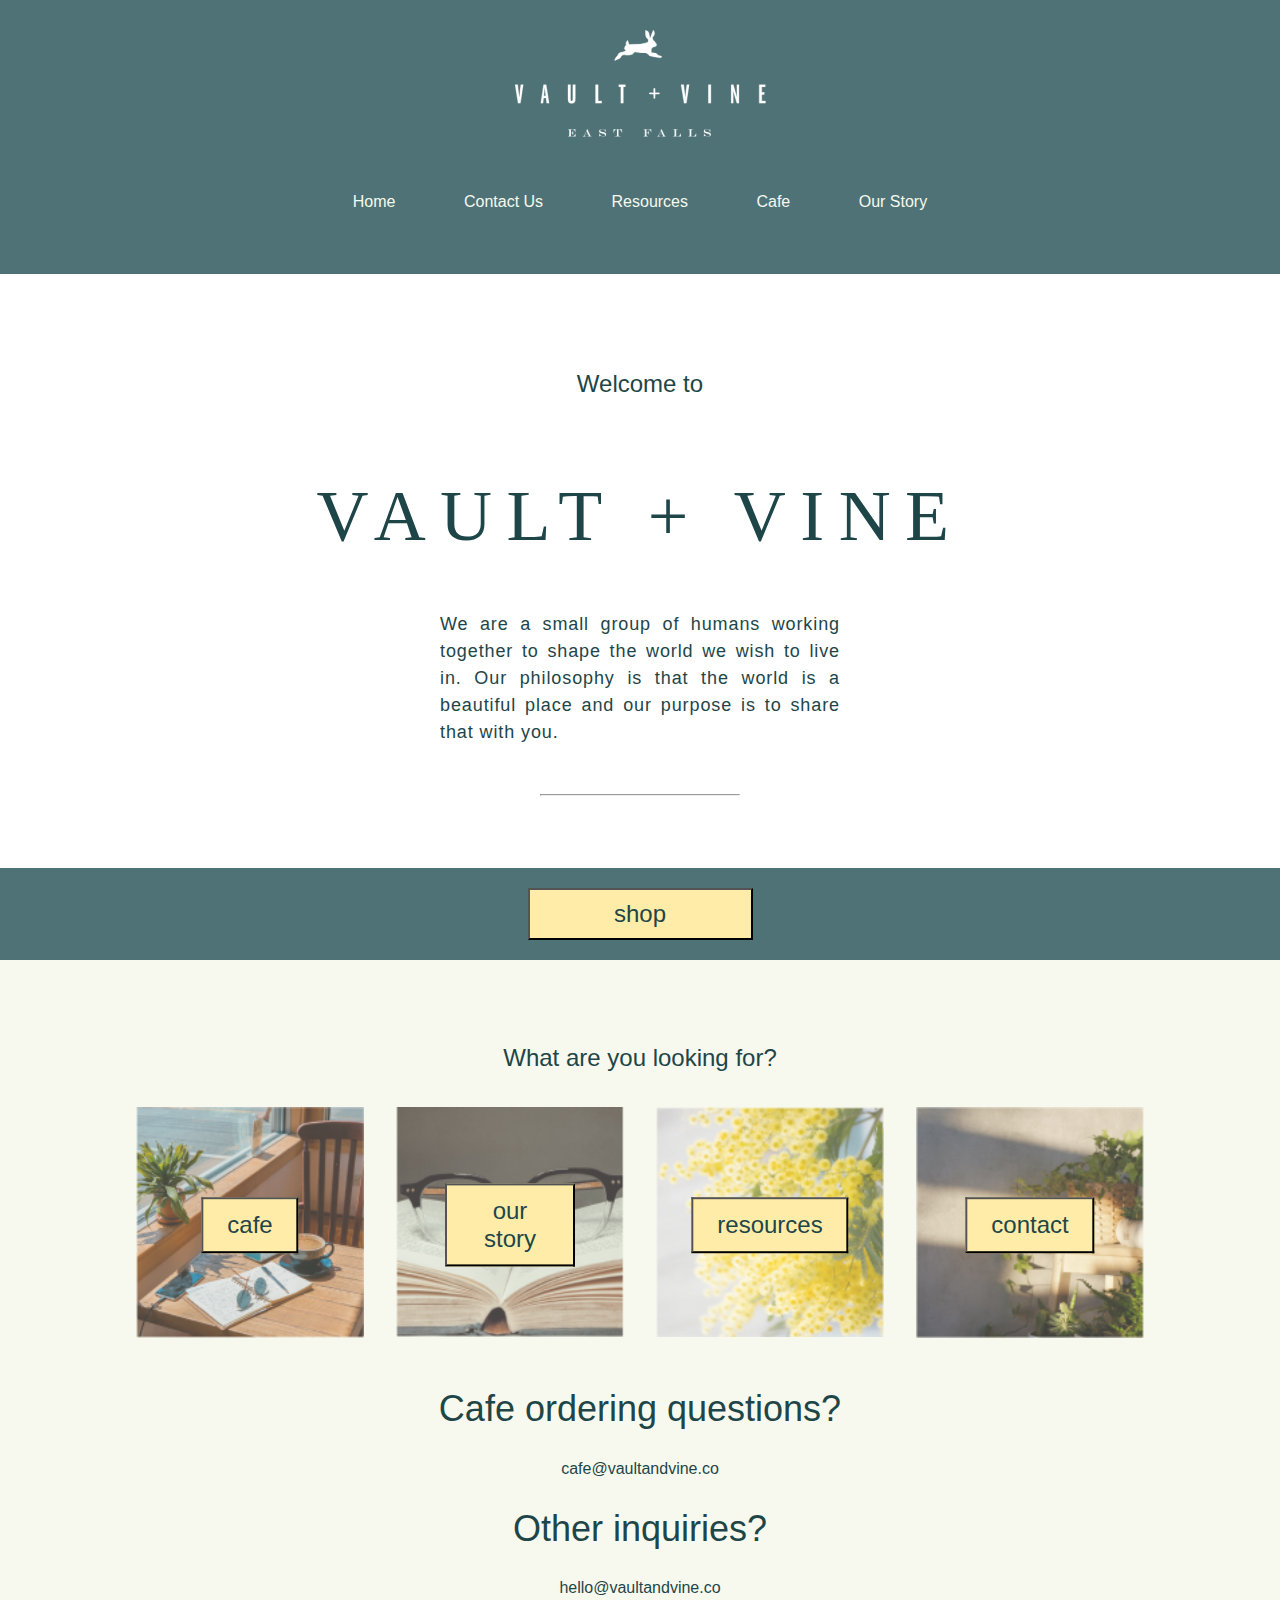
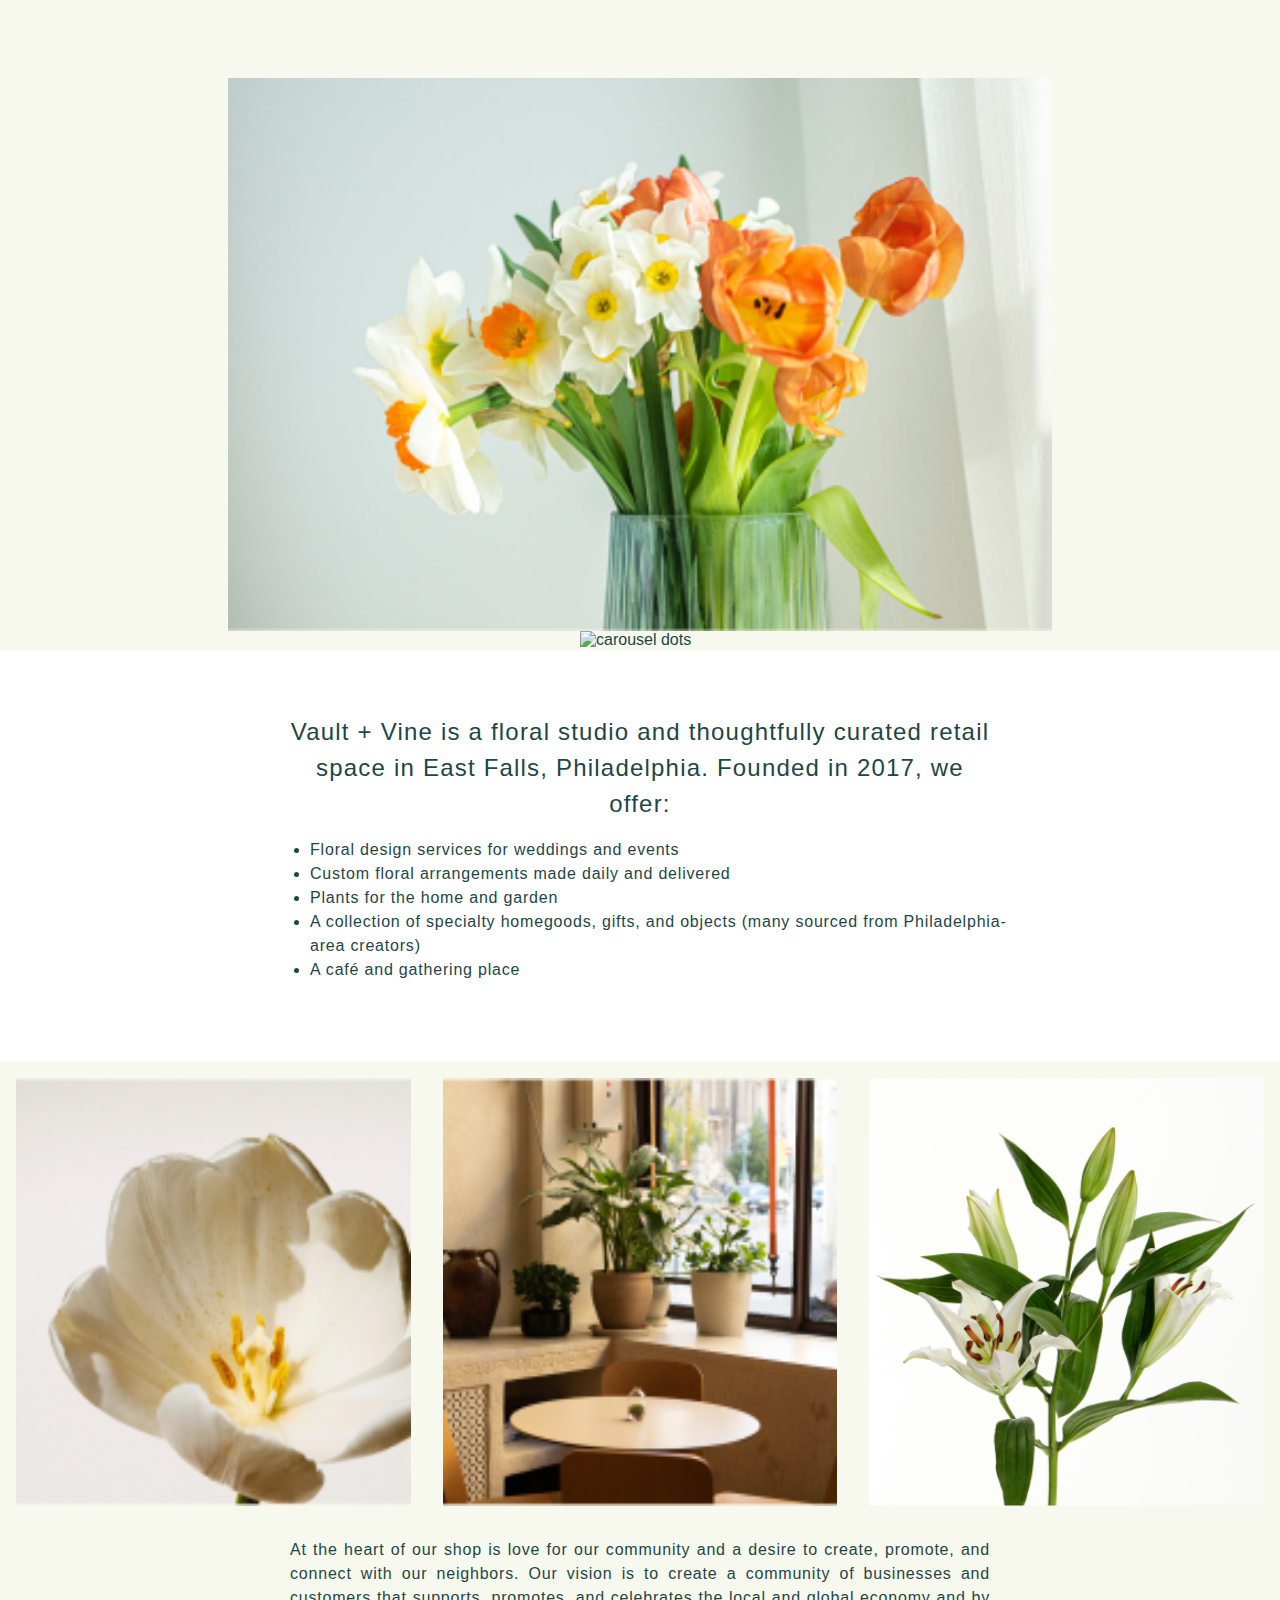
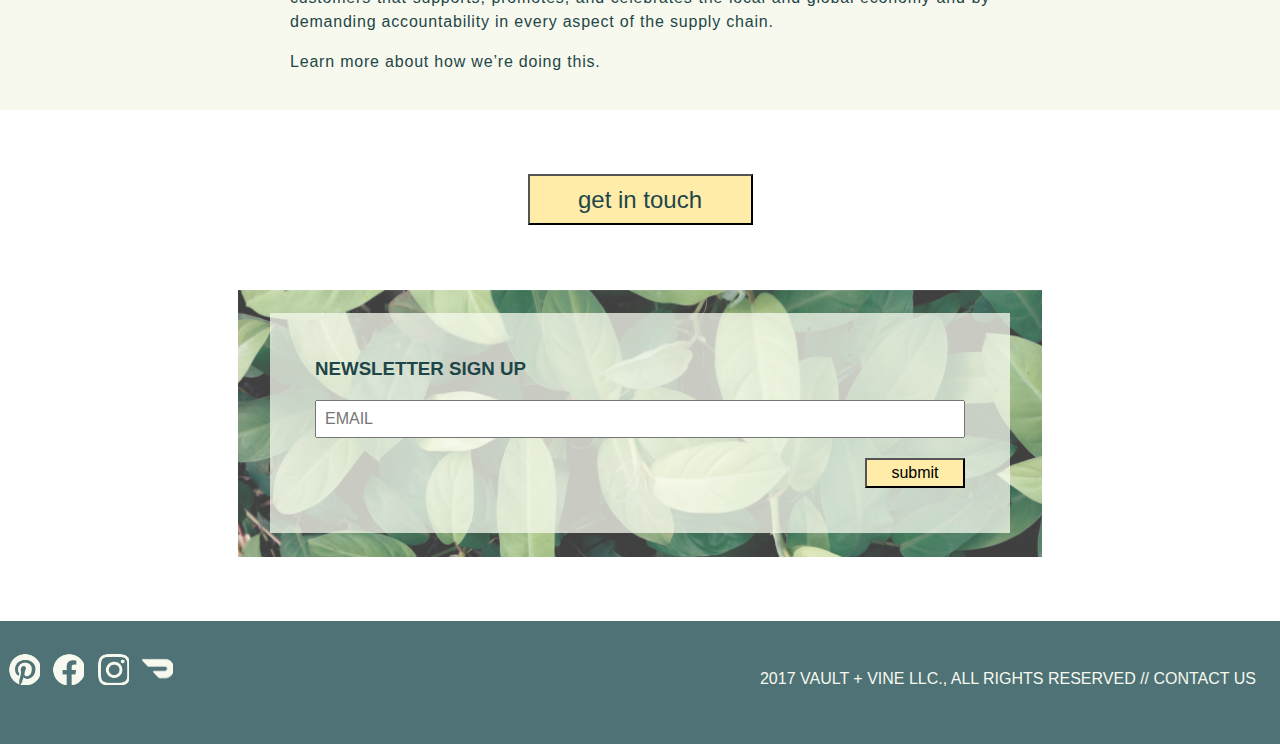
==== commit 22abb948: "testing" ====
--- a/assignments/final/deploy/index.html
+++ b/assignments/final/deploy/index.html
@@ -28,7 +28,7 @@
             <hr class="line">
         </section>
         <section class="hero_bg">
-            <h2 class="shop_button">shop</h2>
+            <button class="shop_button">shop</button>
         </section>
         
     <div class="first_bg">
@@ -39,22 +39,22 @@
                 <section class="image_buttons">
                     <div class="cafe_container">
                         <img src="./img/cafe.png" alt="cafe image" class="cafe_image">
-                        <h2 class="cafe_type">cafe</h2>
+                        <button class="cafe_type">cafe</button>
                     </div>
                 
                     <div class="story_container">
                         <img src="./img/our_story.png" alt="our Story image" class="story_image"/>
-                        <h2 class="story_type">our story</h2>
+                        <button class="story_type">our story</button>
                     </div>
                 
                     <div class="resources_container">
                         <img src="./img/resources.png" alt="resources image" class="resources_image"/>
-                        <h2 class="resources_type">resources</h2>
+                        <button class="resources_type">resources</button>
                     </div>
                     
                     <div class="contact_container">
                         <img src="./img/contact.png" alt="contact image" class="contact_image"/>
-                        <h2 class="contact_type">contact</h2>
+                        <button class="contact_type">contact</button>
                     </div>
                 </section>
                 
@@ -72,11 +72,13 @@
             <div>
                 <section class="bullet_list">
                     <h2 class="intro_bullet">Vault + Vine is a floral studio and thoughtfully curated retail space in East Falls, Philadelphia. Founded in 2017, we offer:</h2>
-                    <ul class="bullet">Floral design services for weddings and events</ul> 
-                    <ul class="bullet">Custom floral arrangements made daily and delivered</ul>
-                    <ul class="bullet">Plants for the home and garden </ul>
-                    <ul class="bullet">A collection of specialty homegoods, gifts, and objects (many sourced from Philadelphia-area creators)</ul>
-                    <ul class="bullet">A café and gathering place </ul>
+                    <ul>
+                        <li class="bullet">Floral design services for weddings and events</li> 
+                        <li class="bullet">Custom floral arrangements made daily and delivered</li>
+                        <li class="bullet">Plants for the home and garden </li>
+                        <li class="bullet">A collection of specialty homegoods, gifts, and objects (many sourced from Philadelphia-area creators)</li>
+                        <li class="bullet">A café and gathering place </li>
+                    </ul>
                 </section>
             </div>
             
@@ -85,6 +87,13 @@
                     <img class= "white_flower" src="./img/white_flower.png" alt="white flower image"/>
                     <img class="cafe_02" src="./img/cafe_02.png" alt="cafe image"/>
                 </div>
+            
+                <div class="triple_image"> 
+                    <img class= "white_flower" src="./img/white_flower.png" alt="white flower image"/>
+                    <img class="cafe_02" src="./img/cafe_02.png" alt="cafe image"/>
+                    <img src="./img/lily.png" alt="lily image" class="lily_2"/>
+                </div>
+            
                 <div class="bottom_body">
                     <p> 
                         At the heart of our shop is love for our community and a desire to create, promote, and connect with our neighbors. Our vision is to create a community of businesses and customers that supports, promotes, and celebrates the local and global economy and by demanding accountability in every aspect of the supply chain. 
@@ -97,18 +106,21 @@
             </div>
             
             <div>
-                <h2 class="touch_button">get in touch</h2>
+                <button class="touch_button">get in touch</button>
             </div>
             
-    <div class="background">
-                    <div class="newsletter">
-                        <h3 class="newsletter_signup">NEWSLETTER SIGN UP</h3>
-                        <input class="email" type="text" placeholder="EMAIL">
-                        <div>
-                            <button class="submit">submit</button>
+    <section class="nl">
+                    <div class="background">
+                        <div class="newsletter">
+                            <h3 class="newsletter_signup">NEWSLETTER SIGN UP</h3>
+                            <input class="email_nl" type="text" placeholder="EMAIL">
+                            <div>
+                                <button class="submit_nl">submit</button>
+                            </div>
                         </div>
                     </div>
-                </div>
+                </section>
+                
     <footer class="footer">
                         <div class="icons">
                          <img class="pinterest" src="./img/pinterest.png" alt="pinterest icon"/>
--- a/assignments/final/deploy/css/styles.css
+++ b/assignments/final/deploy/css/styles.css
@@ -423,9 +423,11 @@
   display: flex;
   flex-direction: row;
   justify-content: center;
-  padding: 15px 24px;
+  padding: 10px 24px;
   width: 192px;
   height: 56px;
+  color: #1E4648;
+  font-size: 24px;
   background: #FFECA8;
   margin: 0 auto; }
   @media (min-width: 1280px) {
@@ -437,7 +439,8 @@
 
 .second_bg {
   background: #F7F9EE;
-  padding-bottom: 20px; }
+  padding-bottom: 20px;
+  margin-bottom: 64px; }
 
 .looking_for {
   text-align: center;
@@ -470,7 +473,9 @@
   transform: translate(-50%, -50%);
   -ms-transform: translate(-50%, -50%);
   background-color: #FFECA8;
-  padding: 12px 24px; }
+  padding: 12px 24px;
+  color: #1E4648;
+  font-size: 24px; }
 
 .story_container {
   position: relative;
@@ -488,7 +493,9 @@
   transform: translate(-50%, -50%);
   -ms-transform: translate(-50%, -50%);
   background-color: #FFECA8;
-  padding: 12px 18px; }
+  padding: 12px 18px;
+  color: #1E4648;
+  font-size: 24px; }
 
 .resources_container {
   position: relative;
@@ -506,7 +513,9 @@
   transform: translate(-50%, -50%);
   -ms-transform: translate(-50%, -50%);
   background-color: #FFECA8;
-  padding: 12px 24px; }
+  padding: 12px 24px;
+  color: #1E4648;
+  font-size: 24px; }
 
 .contact_container {
   position: relative;
@@ -524,7 +533,9 @@
   transform: translate(-50%, -50%);
   -ms-transform: translate(-50%, -50%);
   background-color: #FFECA8;
-  padding: 12px 24px; }
+  padding: 12px 24px;
+  color: #1E4648;
+  font-size: 24px; }
 
 .questions {
   text-align: center;
@@ -585,6 +596,36 @@
   margin-right: auto;
   width: 360px;
   height: auto; }
+  @media (min-width: 1280px) {
+    .double_image {
+      display: none; } }
+@media (min-width: 1280px) {
+  .white_flower {
+    width: 460px;
+    height: auto;
+    padding: 16px; } }
+
+@media (min-width: 1280px) {
+  .cafe_02 {
+    width: 460px;
+    height: auto;
+    padding: 16px; } }
+
+@media (min-width: 1280px) {
+  .lily_2 {
+    width: 460px;
+    height: 460px;
+    padding: 16px; } }
+
+@media (min-width: 390px) {
+  .triple_image {
+    display: none; } }
+
+@media (min-width: 1280px) {
+  .triple_image {
+    display: flex;
+    flex-direction: row;
+    justify-content: center; } }
 
 .bottom_body {
   text-align: justify;
@@ -599,11 +640,13 @@
   display: flex;
   flex-direction: row;
   justify-content: center;
-  padding: 15px 24px;
+  padding: 10px 24px;
   width: 192px;
   height: 56px;
   background: #FFECA8;
-  margin: 0 auto; }
+  margin: 0 auto;
+  color: #1E4648;
+  font-size: 24px; }
   @media (min-width: 1280px) {
     .touch_button {
       width: 225px;
@@ -659,26 +702,44 @@
     .doordash {
       width: 40px;
       height: auto; } }
+.nl {
+  display: flex;
+  flex-direction: row;
+  justify-content: center; }
+
 .background {
   padding: 24px 32px;
   background-image: url("../img/newsletter.jpg");
   background-repeat: no-repeat;
-  background-size: cover; }
+  background-size: cover;
+  margin: 64px;
+  max-width: 830px; }
 
 .newsletter {
   padding: 45px;
   background-color: rgba(247, 249, 238, 0.75);
-  text-align: center; }
-
-.submit {
+  text-align: left; }
+
+.email_nl {
+  width: 270px;
+  padding: 8px;
+  margin-top: 20px;
+  margin-bottom: 20px; }
+  @media (min-width: 1280px) {
+    .email_nl {
+      width: 650px; } }
+.submit_nl {
   display: flex;
   flex-direction: row;
   justify-content: center;
+  padding-top: 4px;
   width: 100px;
   height: 30px;
   background: #FFECA8;
-  margin: 0 auto; }
-
+  margin-left: 170px; }
+  @media (min-width: 1280px) {
+    .submit_nl {
+      margin-left: 550px; } }
 .hero_contact {
   display: block;
   margin-left: auto;
@@ -694,17 +755,95 @@
       text-align: center;
       padding: 88px;
       font-weight: 500; } }
+.message_box {
+  display: flex;
+  flex-direction: column;
+  align-items: center;
+  padding-top: 64px; }
+
+.message_title {
+  text-align: center;
+  padding: 32px;
+  font-weight: 300; }
+
+.message_background {
+  background: #F7F9EE;
+  padding: 16px;
+  width: 360px;
+  height: 600px; }
+  @media (min-width: 1280px) {
+    .message_background {
+      width: 980px;
+      height: auto; } }
+.message_us {
+  display: flex;
+  flex-direction: column; }
+
+.name {
+  margin-bottom: 24px;
+  padding-left: 8px; }
+  @media (min-width: 1280px) {
+    .name {
+      margin-left: 270px;
+      margin-right: 270px; } }
+.email {
+  margin-bottom: 24px;
+  padding-left: 8px; }
+  @media (min-width: 1280px) {
+    .email {
+      margin-left: 270px;
+      margin-right: 270px; } }
+.phone {
+  margin-bottom: 24px;
+  padding-left: 8px; }
+  @media (min-width: 1280px) {
+    .phone {
+      margin-left: 270px;
+      margin-right: 270px; } }
+.message {
+  margin-bottom: 24px;
+  padding-top: 8px;
+  padding-left: 8px;
+  padding-bottom: 250px; }
+  @media (min-width: 1280px) {
+    .message {
+      margin-left: 270px;
+      margin-right: 270px; } }
+.submit_mu {
+  display: flex;
+  flex-direction: row;
+  justify-content: center;
+  padding: 6px 22px;
+  width: 100px;
+  height: 32px;
+  background: #FFECA8;
+  color: #1E4648;
+  margin: 0 auto; }
+  @media (min-width: 1280px) {
+    .submit_mu {
+      width: 220px;
+      height: 64px;
+      font-size: 24px;
+      padding: 14px; } }
 .contact_cards {
   display: flex;
   flex-direction: column;
   align-items: center; }
-
+  @media (min-width: 1280px) {
+    .contact_cards {
+      display: flex;
+      flex-direction: row;
+      justify-content: center; } }
 .hours_bg {
   background: #4E7276;
   width: 290px;
+  height: 350px;
   padding: 20px;
   margin-top: 40px; }
-
+  @media (min-width: 1280px) {
+    .hours_bg {
+      margin-left: 40px;
+      margin-right: 40px; } }
 .hours_card {
   display: flexbox;
   flex-direction: row;
@@ -714,37 +853,46 @@
   width: 220px;
   height: 240px;
   background: #F7F9EE;
-  margin: 0 auto; }
+  margin: 40px 16px; }
   @media (min-width: 1280px) {
     .hours_card {
       width: 225px;
-      height: auto; } }
+      height: 250px; } }
 .touch_bg {
   background: #4E7276;
   width: 290px;
+  height: 350px;
   padding: 20px;
   margin-top: 40px; }
-
+  @media (min-width: 1280px) {
+    .touch_bg {
+      margin-left: 40px;
+      margin-right: 40px; } }
 .touch_card {
   display: flexbox;
   flex-direction: row;
   text-align: center;
+  line-height: .5;
   justify-content: center;
   padding: 15px 24px;
   width: 220px;
   height: 240px;
   background: #F7F9EE;
-  margin: 0 auto; }
+  margin: 40px 16px; }
   @media (min-width: 1280px) {
     .touch_card {
       width: 225px;
-      height: auto; } }
+      height: 250px; } }
 .visit_bg {
   background: #4E7276;
   width: 290px;
+  height: 350px;
   padding: 20px;
   margin-top: 40px; }
-
+  @media (min-width: 1280px) {
+    .visit_bg {
+      margin-left: 40px;
+      margin-right: 40px; } }
 .visit_card {
   display: flexbox;
   flex-direction: row;
@@ -754,11 +902,16 @@
   width: 220px;
   height: 240px;
   background: #F7F9EE;
-  margin: 0 auto; }
+  margin: 40px 16px; }
   @media (min-width: 1280px) {
     .visit_card {
       width: 225px;
-      height: auto; } }
+      height: 250px; } }
+.contact_bottom {
+  display: flex;
+  flex-direction: column;
+  align-items: center; }
+
 .location_text {
   text-align: center;
   letter-spacing: 0.05em;
@@ -767,18 +920,22 @@
   line-height: 150%;
   margin: 0 auto;
   padding-top: 64px; }
-
-.contact_bottom {
-  display: flex;
-  flex-direction: column; }
-
+  @media (min-width: 1280px) {
+    .location_text {
+      font-size: 36px; } }
 .map_image {
-  display: flexbox;
-  justify-content: space-between;
-  text-align: center;
-  width: 350px;
-  height: auto; }
-
+  width: 400px;
+  padding: 32px; }
+  @media (min-width: 834px) {
+    .map_image {
+      width: 635px; } }
+  @media (min-width: 1280px) {
+    .map_image {
+      width: 835px; } }
 .leaf_image {
-  width: 350px;
-  height: auto; }
+  width: 400px;
+  padding: 32px; }
+  @media (min-width: 834px) {
+    .leaf_image {
+      width: 100%;
+      max-width: 635px; } }
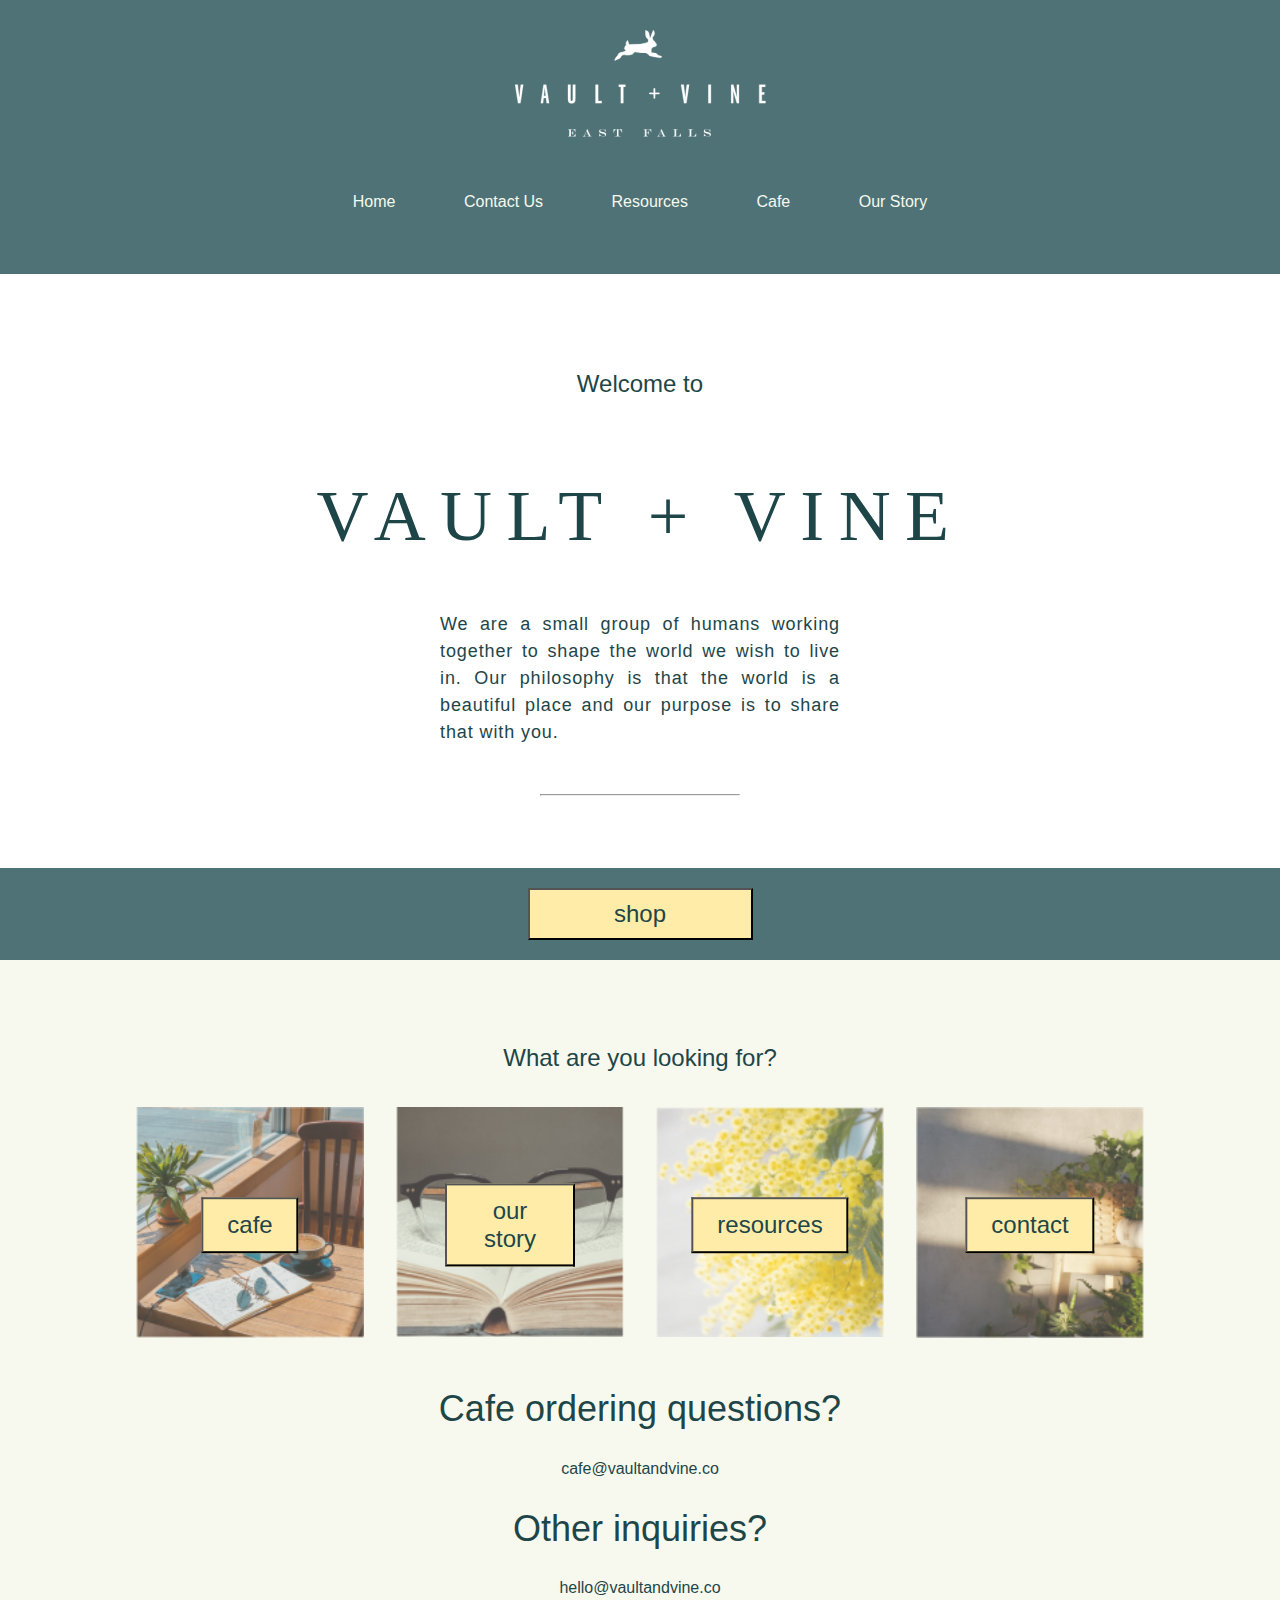
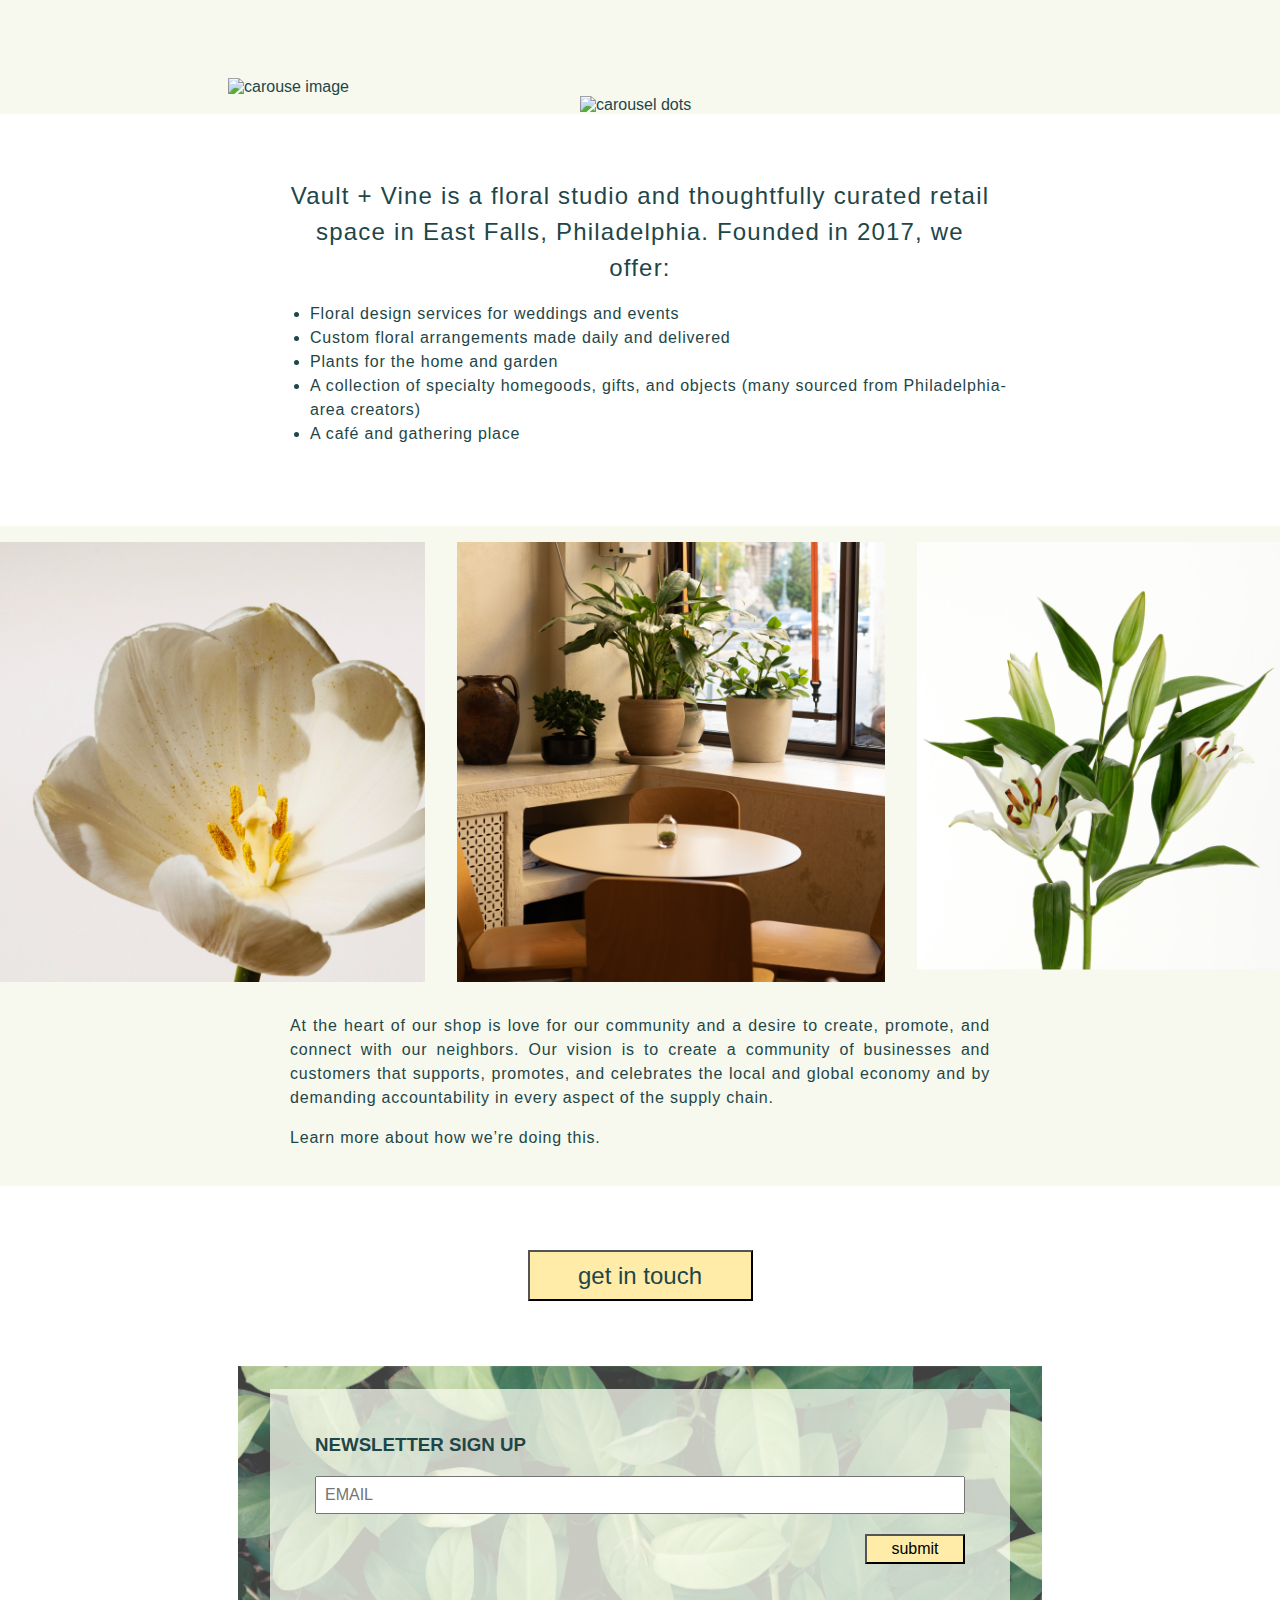
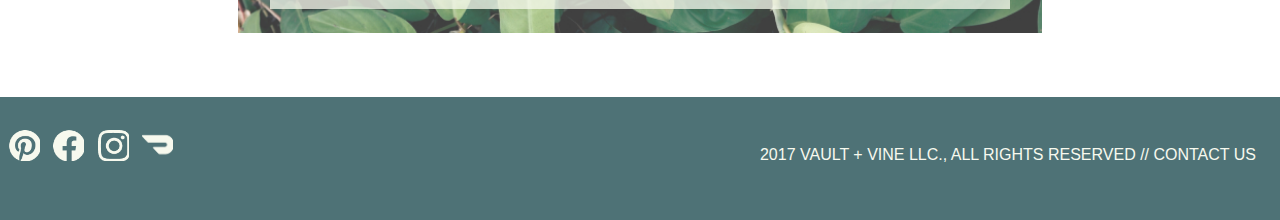
==== commit cab99983: "final_3/4" ====
--- a/assignments/final/deploy/index.html
+++ b/assignments/final/deploy/index.html
@@ -7,7 +7,8 @@
         <!-- Google Fonts Start -->
         <!-- Google Fonts End -->
         <link rel="stylesheet" href="css/styles.css" />
-    <title>Bridget McLaughlin | WMGD-330 Final</title>
+        <link rel="icon" type="image/x-icon" href="./img/favicon.ico" />
+    <title>Vault & Vine | Home | WMGD-330 Final</title>
   <body>
     <div class="header">
         <img src="./img/mobile_logo.png" alt="mobile site logo" class="mobile_logo"/>
@@ -65,7 +66,7 @@
                     <p>hello@vaultandvine.co</p>
                 </section>
             
-                <img src="./img/carousel_image.png" alt="carouse image" class="carousel_image"/>
+                <img src="./img/carousel_image.jpg" alt="carouse image" class="carousel_image"/>
                 <img src="./img/dots.png" alt="carousel dots" class="dots"/>
             </div>
             
@@ -84,13 +85,13 @@
             
             <div class="second_bg">
                 <div class="double_image"> 
-                    <img class= "white_flower" src="./img/white_flower.png" alt="white flower image"/>
-                    <img class="cafe_02" src="./img/cafe_02.png" alt="cafe image"/>
+                    <img class= "white_flower" src="./img/white_flower.jpg" alt="white flower image"/>
+                    <img class="cafe_02" src="./img/cafe_02.jpg" alt="cafe image"/>
                 </div>
             
                 <div class="triple_image"> 
-                    <img class= "white_flower" src="./img/white_flower.png" alt="white flower image"/>
-                    <img class="cafe_02" src="./img/cafe_02.png" alt="cafe image"/>
+                    <img class= "white_flower" src="./img/white_flower.jpg" alt="white flower image"/>
+                    <img class="cafe_02" src="./img/cafe_02.jpg" alt="cafe image"/>
                     <img src="./img/lily.png" alt="lily image" class="lily_2"/>
                 </div>
             
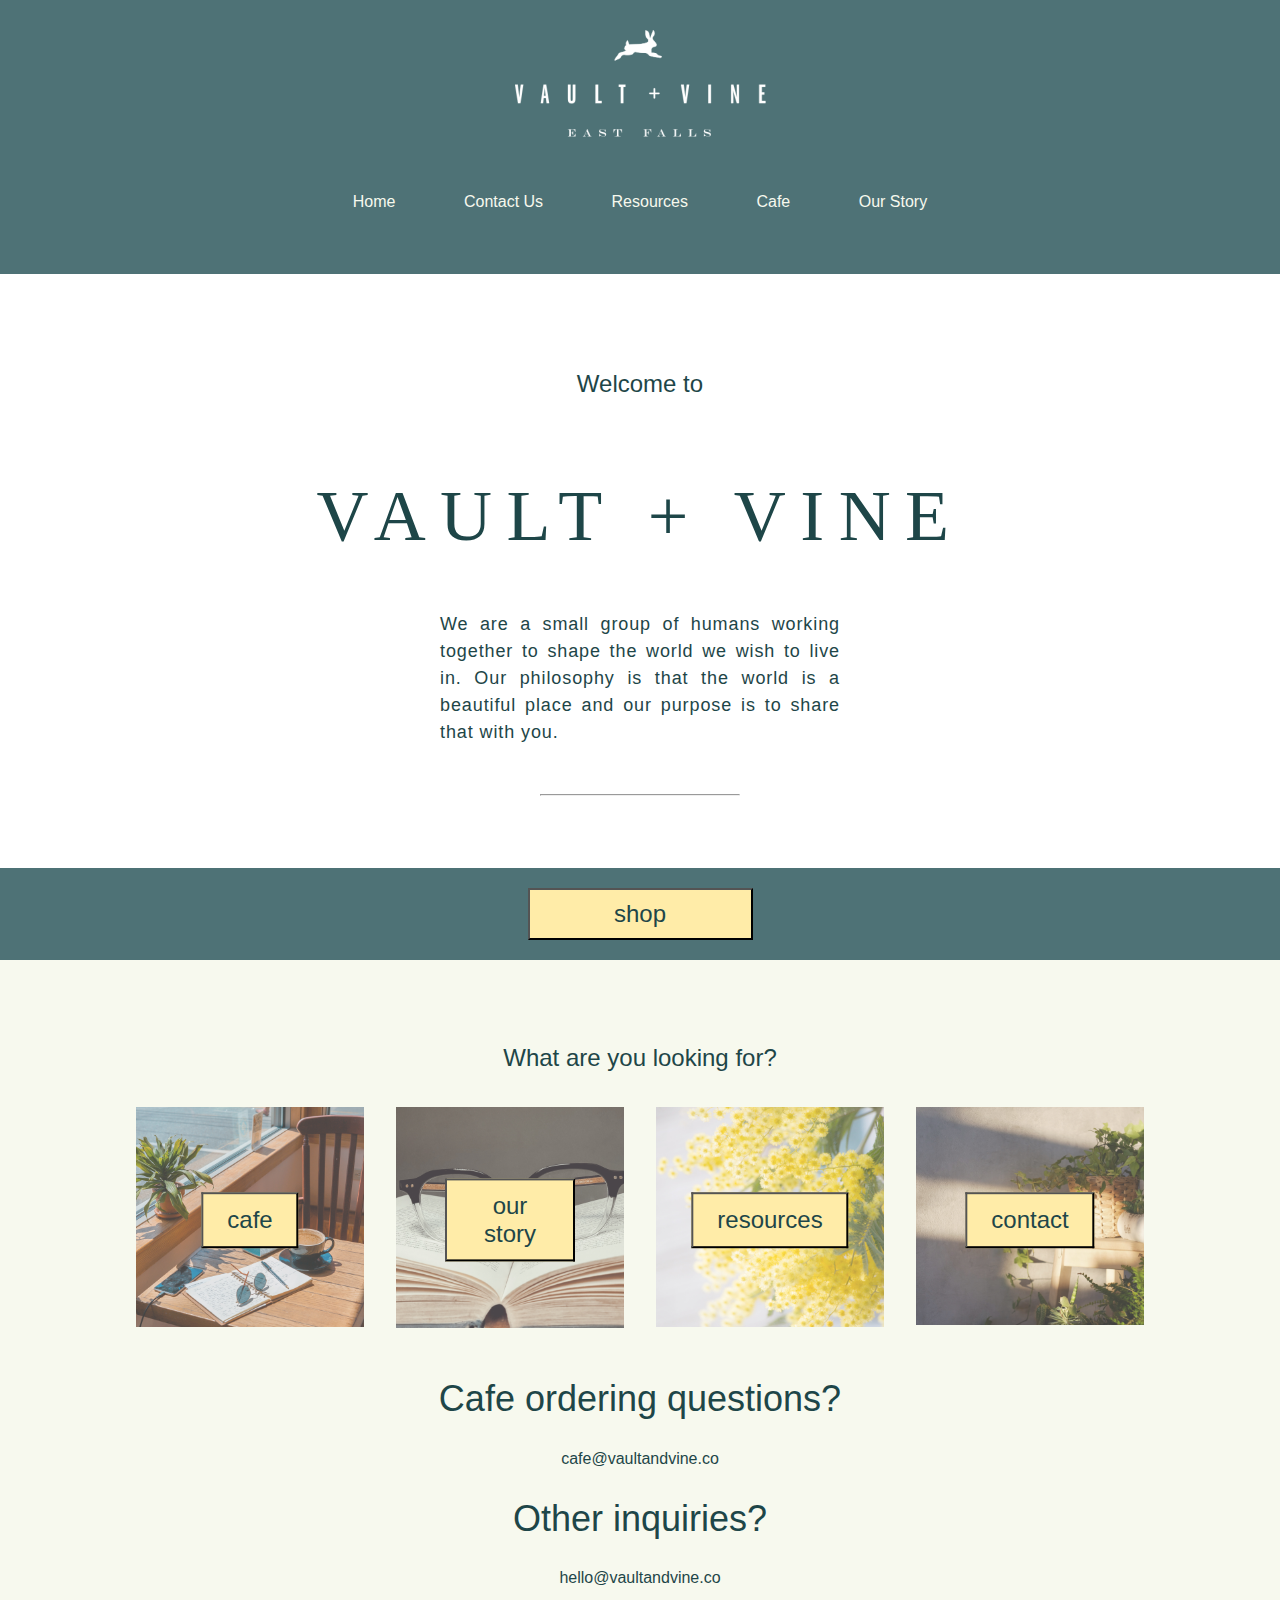
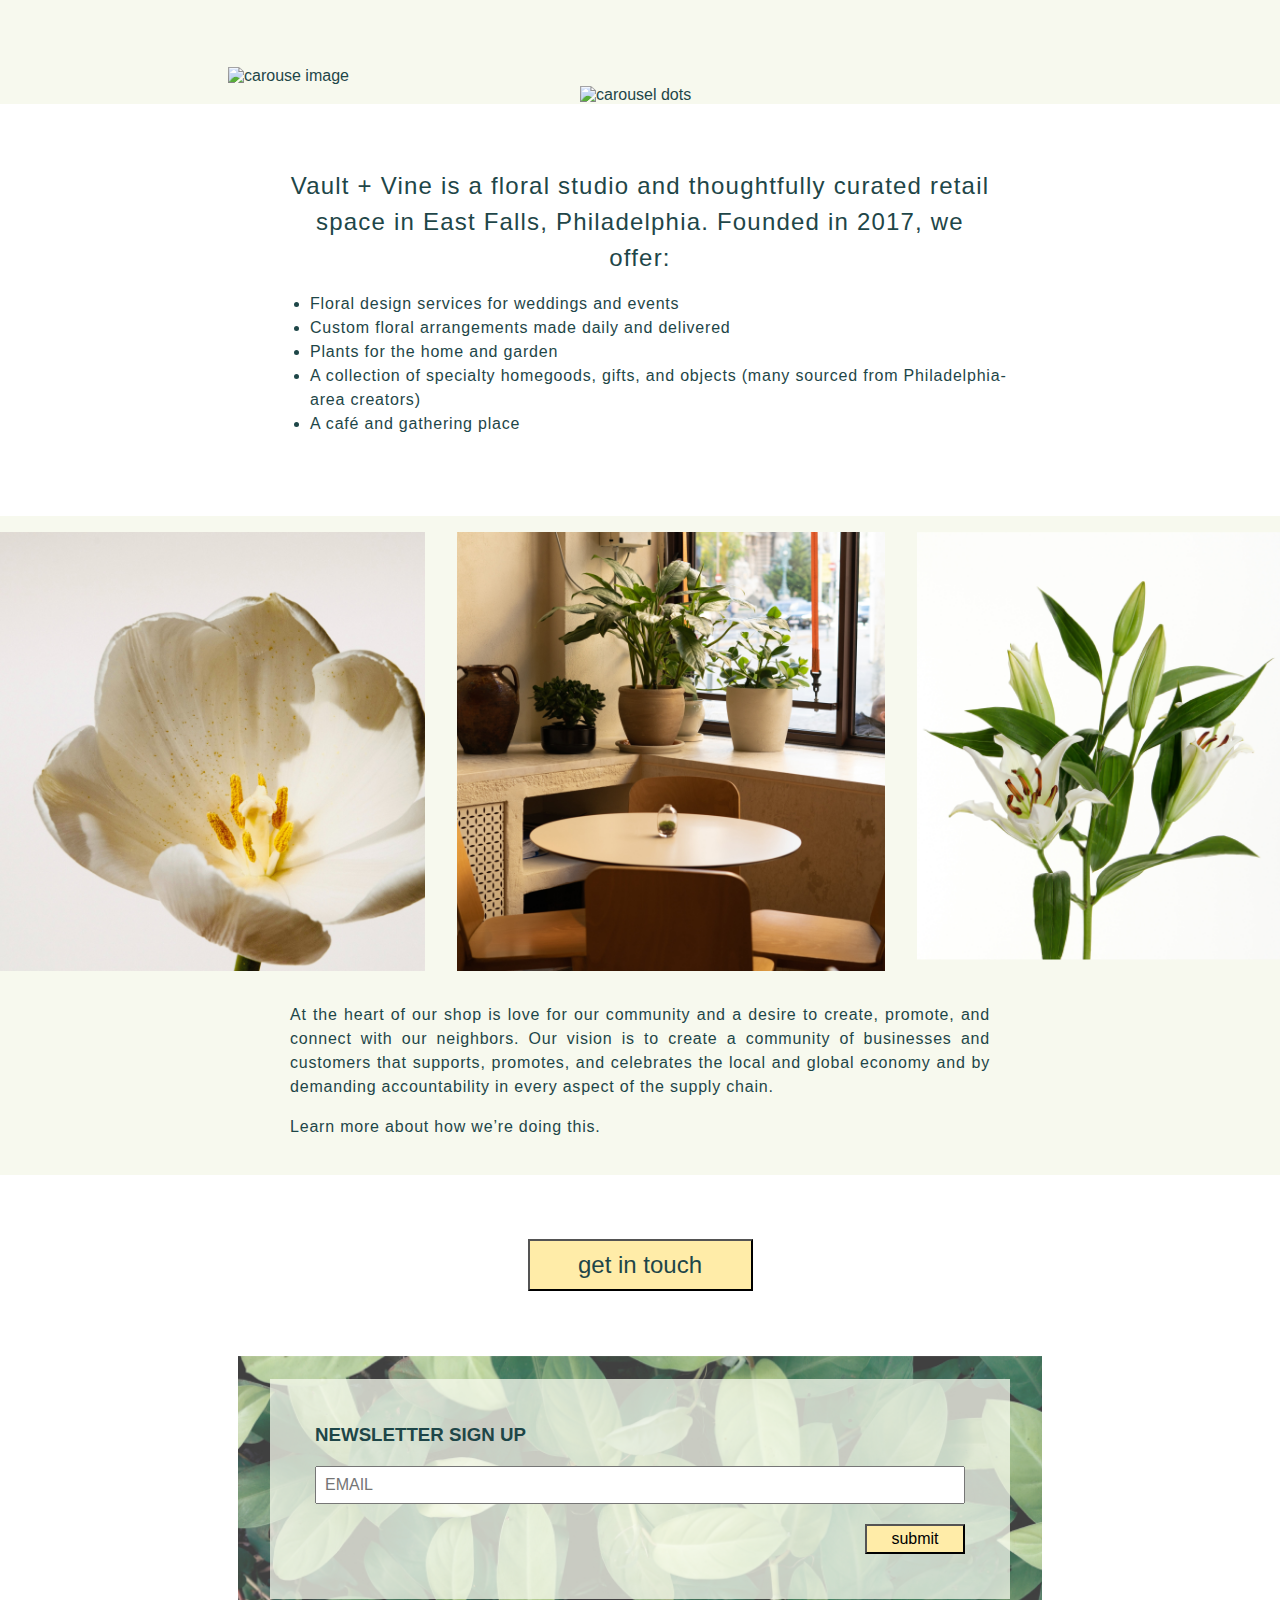
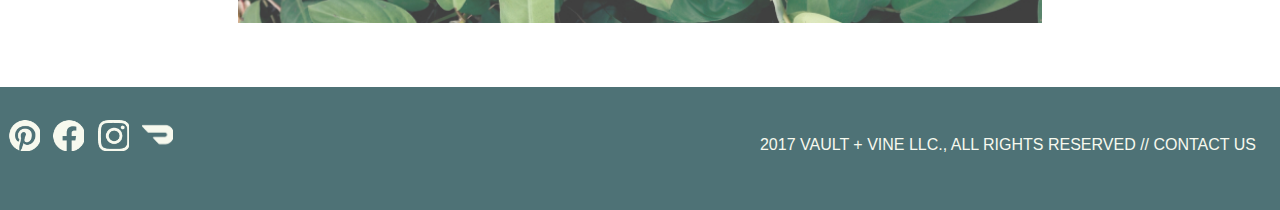
==== commit 8e3b6791: "final_4/4_test" ====
--- a/assignments/final/deploy/index.html
+++ b/assignments/final/deploy/index.html
@@ -39,22 +39,22 @@
             
                 <section class="image_buttons">
                     <div class="cafe_container">
-                        <img src="./img/cafe.png" alt="cafe image" class="cafe_image">
+                        <img src="./img/cafe.jpg" alt="cafe image" class="cafe_image">
                         <button class="cafe_type">cafe</button>
                     </div>
                 
                     <div class="story_container">
-                        <img src="./img/our_story.png" alt="our Story image" class="story_image"/>
+                        <img src="./img/our_story.jpg" alt="our Story image" class="story_image"/>
                         <button class="story_type">our story</button>
                     </div>
                 
                     <div class="resources_container">
-                        <img src="./img/resources.png" alt="resources image" class="resources_image"/>
+                        <img src="./img/resources.jpg" alt="resources image" class="resources_image"/>
                         <button class="resources_type">resources</button>
                     </div>
                     
                     <div class="contact_container">
-                        <img src="./img/contact.png" alt="contact image" class="contact_image"/>
+                        <img src="./img/contact.jpg" alt="contact image" class="contact_image"/>
                         <button class="contact_type">contact</button>
                     </div>
                 </section>
--- a/assignments/final/deploy/css/styles.css
+++ b/assignments/final/deploy/css/styles.css
@@ -599,18 +599,22 @@
   @media (min-width: 1280px) {
     .double_image {
       display: none; } }
-@media (min-width: 1280px) {
-  .white_flower {
-    width: 460px;
-    height: auto;
-    padding: 16px; } }
-
-@media (min-width: 1280px) {
-  .cafe_02 {
-    width: 460px;
-    height: auto;
-    padding: 16px; } }
-
+.white_flower {
+  width: 170px;
+  height: auto; }
+  @media (min-width: 1280px) {
+    .white_flower {
+      width: 460px;
+      height: auto;
+      padding: 16px; } }
+.cafe_02 {
+  width: 170px;
+  height: auto; }
+  @media (min-width: 1280px) {
+    .cafe_02 {
+      width: 460px;
+      height: auto;
+      padding: 16px; } }
 @media (min-width: 1280px) {
   .lily_2 {
     width: 460px;
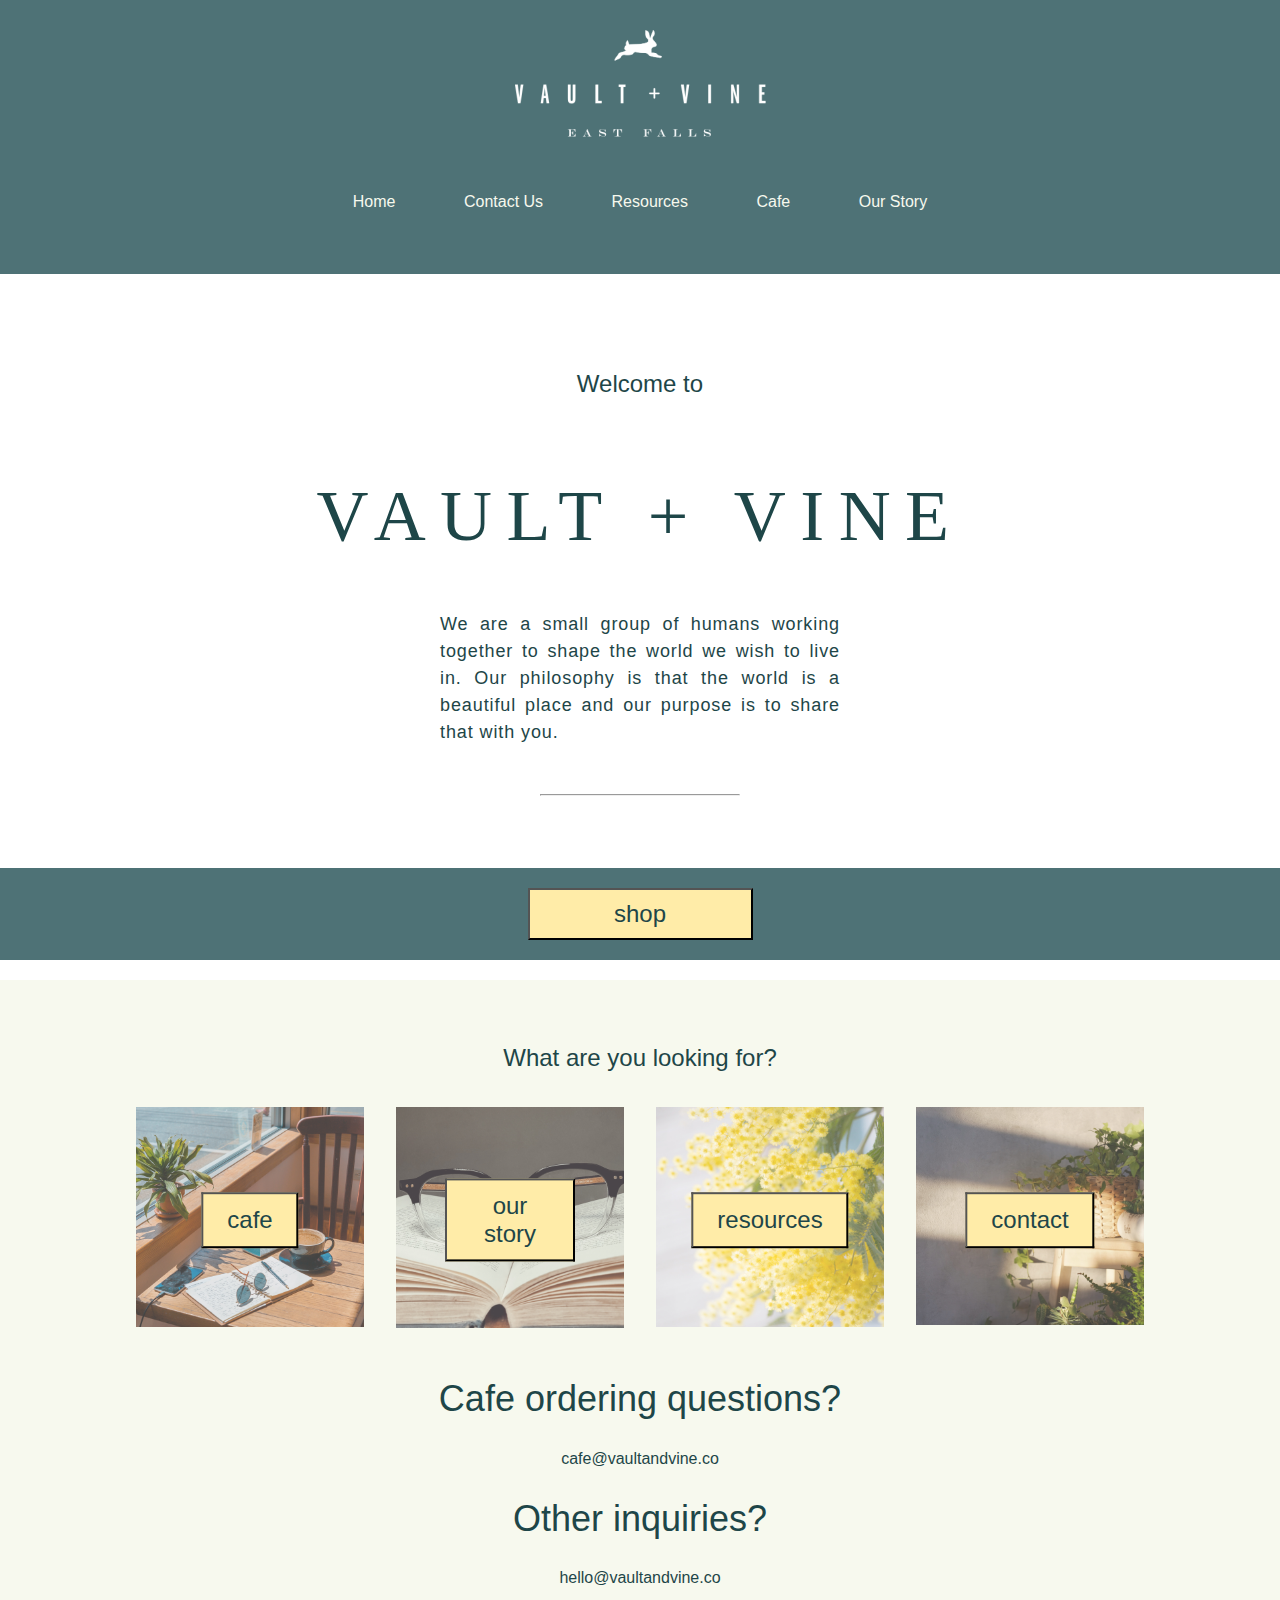
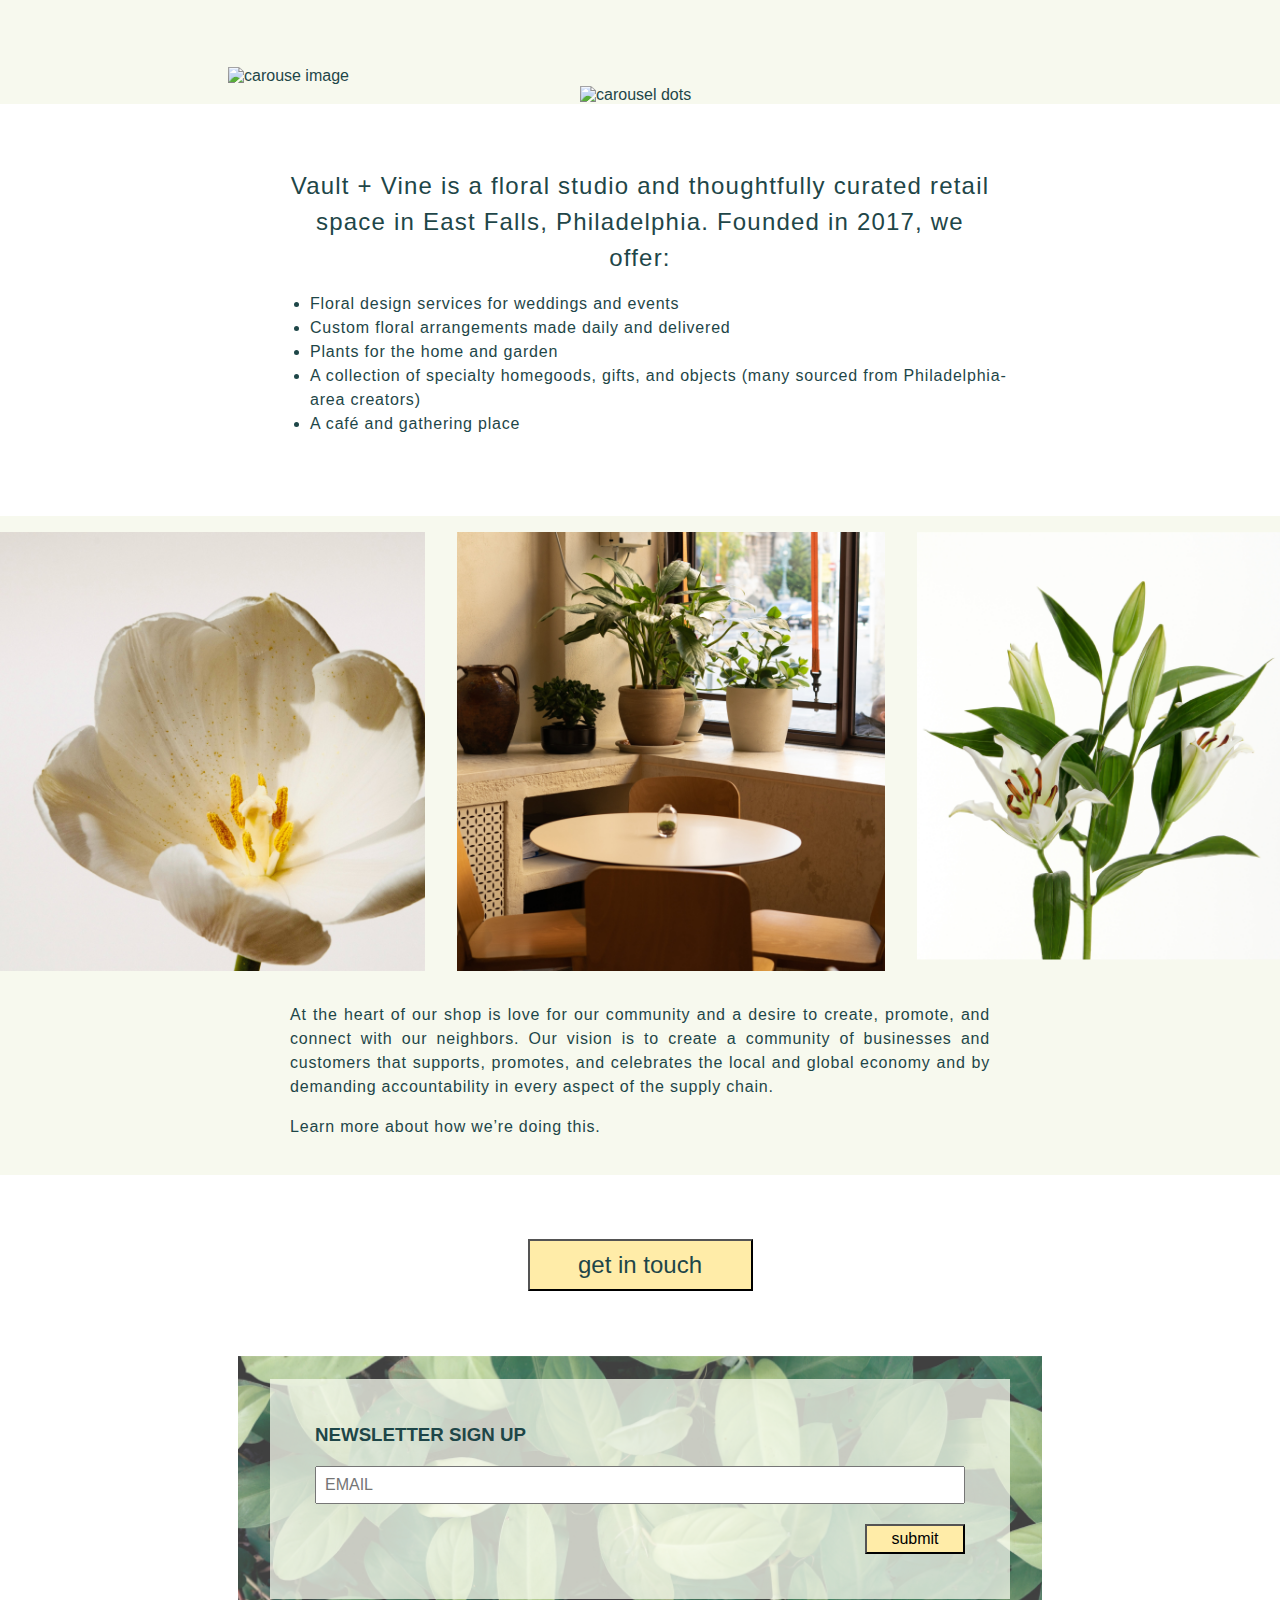
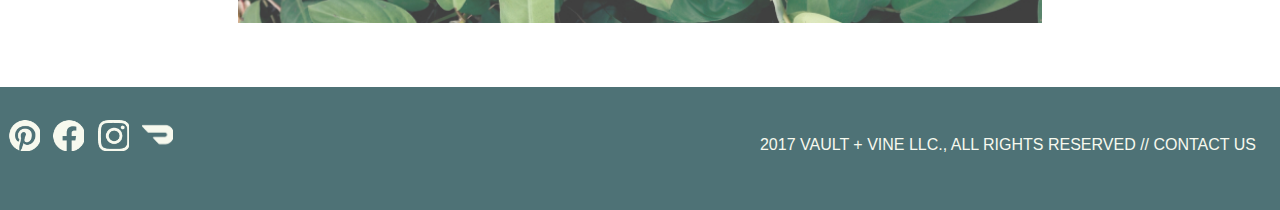
==== commit 7436e7d2: "Beautify" ====
--- a/assignments/final/deploy/index.html
+++ b/assignments/final/deploy/index.html
@@ -1,116 +1,117 @@
 <!DOCTYPE html>
     <html lang="en">
-      <head>
-        <meta charset="UTF-8" />
-        <meta name="viewport" content="width=device-width, initial-scale=1.0" />
-        <meta http-equiv="X-UA-Compatible" content="ie=edge" />
-        <!-- Google Fonts Start -->
-        <!-- Google Fonts End -->
-        <link rel="stylesheet" href="css/styles.css" />
-        <link rel="icon" type="image/x-icon" href="./img/favicon.ico" />
+    
+    <head>
+      <meta charset="UTF-8" />
+      <meta name="viewport" content="width=device-width, initial-scale=1.0" />
+      <meta http-equiv="X-UA-Compatible" content="ie=edge" />
+      <!-- Google Fonts Start -->
+      <!-- Google Fonts End -->
+      <link rel="stylesheet" href="css/styles.css" />
+      <link rel="icon" type="image/x-icon" href="./img/favicon.ico" />
     <title>Vault & Vine | Home | WMGD-330 Final</title>
   <body>
     <div class="header">
-        <img src="./img/mobile_logo.png" alt="mobile site logo" class="mobile_logo"/>
-        <img src="./img/text_logo.png" alt="site logo" class="desktop_logo"/>
-        <img src="./img/nav_icon.png" alt="navigation icon" class="mobile_menu"/>
+        <img src="./img/mobile_logo.png" alt="mobile site logo" class="mobile_logo" />
+        <img src="./img/text_logo.png" alt="site logo" class="desktop_logo" />
+        <img src="./img/nav_icon.png" alt="navigation icon" class="mobile_menu" />
         <div class="header__navigation">
-            <a class="header__link" href="./index.html">Home</a>   
+            <a class="header__link" href="./index.html">Home</a>
             <a class="header__link" href="./contact_us.html">Contact Us</a>
-            <a class="header__link" href="#">Resources</a> 
-            <a class="header__link" href="#">Cafe</a> 
-            <a class="header__link" href="#">Our Story</a> 
+            <a class="header__link" href="#">Resources</a>
+            <a class="header__link" href="./cafe.html">Cafe</a>
+            <a class="header__link" href="#">Our Story</a>
         </div>
     </div>
-    <section class="welcome">
+    <div class="welcome">
             <p class="welcome_to">Welcome to </p>
             <h1 class="vault_vine">VAULT + VINE</h1>
-            <p class="body_copy">We are a small group of humans working together to shape the world we wish to live in. Our philosophy is that the world is a beautiful place and our purpose is to share that with you. </p>
+            <p class="body_copy">We are a small group of humans working together to shape the world we wish to live in. Our
+                philosophy is that the world is a beautiful place and our purpose is to share that with you. </p>
             <hr class="line">
-        </section>
-        <section class="hero_bg">
+        </div>
+        <div class="hero_bg">
             <button class="shop_button">shop</button>
-        </section>
-        
+        </div>
     <div class="first_bg">
-                <section class="looking_for">
-                    <h2>What are you looking for?</h2>
-                </section>
-            
-                <section class="image_buttons">
+                <h2 class="looking_for">What are you looking for?</h2>
+                <div class="image_buttons">
                     <div class="cafe_container">
                         <img src="./img/cafe.jpg" alt="cafe image" class="cafe_image">
                         <button class="cafe_type">cafe</button>
                     </div>
-                
+            
                     <div class="story_container">
-                        <img src="./img/our_story.jpg" alt="our Story image" class="story_image"/>
+                        <img src="./img/our_story.jpg" alt="our Story image" class="story_image" />
                         <button class="story_type">our story</button>
                     </div>
-                
+            
                     <div class="resources_container">
-                        <img src="./img/resources.jpg" alt="resources image" class="resources_image"/>
+                        <img src="./img/resources.jpg" alt="resources image" class="resources_image" />
                         <button class="resources_type">resources</button>
                     </div>
-                    
+            
                     <div class="contact_container">
-                        <img src="./img/contact.jpg" alt="contact image" class="contact_image"/>
+                        <img src="./img/contact.jpg" alt="contact image" class="contact_image" />
                         <button class="contact_type">contact</button>
                     </div>
-                </section>
-                
-                <section class="questions">
+                </div>
+            
+                <div class="questions">
                     <h2 class="q_a">Cafe ordering questions?</h2>
                     <p>cafe@vaultandvine.co</p>
                     <h2 class="q_a">Other inquiries?</h2>
                     <p>hello@vaultandvine.co</p>
-                </section>
+                </div>
             
-                <img src="./img/carousel_image.jpg" alt="carouse image" class="carousel_image"/>
-                <img src="./img/dots.png" alt="carousel dots" class="dots"/>
+                <img src="./img/carousel_image.jpg" alt="carouse image" class="carousel_image" />
+                <img src="./img/dots.png" alt="carousel dots" class="dots" />
             </div>
             
             <div>
-                <section class="bullet_list">
-                    <h2 class="intro_bullet">Vault + Vine is a floral studio and thoughtfully curated retail space in East Falls, Philadelphia. Founded in 2017, we offer:</h2>
+                <div class="bullet_list">
+                    <h2 class="intro_bullet">Vault + Vine is a floral studio and thoughtfully curated retail space in East Falls,
+                        Philadelphia. Founded in 2017, we offer:</h2>
                     <ul>
-                        <li class="bullet">Floral design services for weddings and events</li> 
+                        <li class="bullet">Floral design services for weddings and events</li>
                         <li class="bullet">Custom floral arrangements made daily and delivered</li>
                         <li class="bullet">Plants for the home and garden </li>
-                        <li class="bullet">A collection of specialty homegoods, gifts, and objects (many sourced from Philadelphia-area creators)</li>
+                        <li class="bullet">A collection of specialty homegoods, gifts, and objects (many sourced from
+                            Philadelphia-area creators)</li>
                         <li class="bullet">A café and gathering place </li>
                     </ul>
-                </section>
+                </div>
             </div>
             
             <div class="second_bg">
-                <div class="double_image"> 
-                    <img class= "white_flower" src="./img/white_flower.jpg" alt="white flower image"/>
-                    <img class="cafe_02" src="./img/cafe_02.jpg" alt="cafe image"/>
+                <div class="double_image">
+                    <img class="white_flower" src="./img/white_flower.jpg" alt="white flower image" />
+                    <img class="cafe_02" src="./img/cafe_02.jpg" alt="cafe image" />
                 </div>
             
-                <div class="triple_image"> 
-                    <img class= "white_flower" src="./img/white_flower.jpg" alt="white flower image"/>
-                    <img class="cafe_02" src="./img/cafe_02.jpg" alt="cafe image"/>
-                    <img src="./img/lily.png" alt="lily image" class="lily_2"/>
+                <div class="triple_image">
+                    <img class="white_flower" src="./img/white_flower.jpg" alt="white flower image" />
+                    <img class="cafe_02" src="./img/cafe_02.jpg" alt="cafe image" />
+                    <img src="./img/lily.png" alt="lily image" class="lily_2" />
                 </div>
             
                 <div class="bottom_body">
-                    <p> 
-                        At the heart of our shop is love for our community and a desire to create, promote, and connect with our neighbors. Our vision is to create a community of businesses and customers that supports, promotes, and celebrates the local and global economy and by demanding accountability in every aspect of the supply chain. 
+                    <p>
+                        At the heart of our shop is love for our community and a desire to create, promote, and connect with our
+                        neighbors. Our vision is to create a community of businesses and customers that supports, promotes, and
+                        celebrates the local and global economy and by demanding accountability in every aspect of the supply chain.
                     </p>
                     <p>
                         Learn more about how we’re doing this.
                     </p>
                 </div>
-                <img src="./img/lily.png" alt="lily image" class="lily"/>
+                <img src="./img/lily.png" alt="lily image" class="lily" />
             </div>
             
             <div>
                 <button class="touch_button">get in touch</button>
             </div>
-            
-    <section class="nl">
+    <div class="nl">
                     <div class="background">
                         <div class="newsletter">
                             <h3 class="newsletter_signup">NEWSLETTER SIGN UP</h3>
@@ -120,14 +121,13 @@
                             </div>
                         </div>
                     </div>
-                </section>
-                
+                </div>
     <footer class="footer">
                         <div class="icons">
-                         <img class="pinterest" src="./img/pinterest.png" alt="pinterest icon"/>
-                         <img class="facebook" src="./img/facebook.png" alt="facebook icon"/>
-                         <img class="instagram" src="./img/instagram.png" alt="instagram icon"/>
-                         <img class="doordash" src="./img/doordash.png" alt="doordash icon"/>
+                            <img class="pinterest" src="./img/pinterest.png" alt="pinterest icon" />
+                            <img class="facebook" src="./img/facebook.png" alt="facebook icon" />
+                            <img class="instagram" src="./img/instagram.png" alt="instagram icon" />
+                            <img class="doordash" src="./img/doordash.png" alt="doordash icon" />
                         </div>
                         <p class="info">2017 VAULT + VINE LLC., ALL RIGHTS RESERVED // CONTACT US</p>
                     </footer>
--- a/assignments/final/deploy/css/styles.css
+++ b/assignments/final/deploy/css/styles.css
@@ -385,14 +385,14 @@
   font-weight: 300;
   padding-top: 72px;
   padding-bottom: 24px; }
-  @media screen and (min-width: 768px) {
+  @media (min-width: 834px) {
     .welcome_to {
       font-size: 24px; } }
 .vault_vine {
   font-size: 36px;
   font-weight: 500;
-  line-height: 130.4%; }
-  @media screen and (min-width: 1280px) {
+  line-height: 130%; }
+  @media (min-width: 1280px) {
     .vault_vine {
       font-size: 72px; } }
 .body_copy {
@@ -817,7 +817,7 @@
   display: flex;
   flex-direction: row;
   justify-content: center;
-  padding: 6px 22px;
+  padding: 5px 22px;
   width: 100px;
   height: 32px;
   background: #FFECA8;
@@ -943,3 +943,73 @@
     .leaf_image {
       width: 100%;
       max-width: 635px; } }
+.cafe_hero {
+  text-align: justify;
+  letter-spacing: 0.05em;
+  width: 85%;
+  max-width: 800px;
+  line-height: 150%;
+  margin: 0 auto;
+  padding-top: 48px;
+  padding-bottom: 48px; }
+  @media (min-width: 1280px) {
+    .cafe_hero {
+      font-size: 18px; } }
+.hero_cafe {
+  width: 100%;
+  height: auto; }
+
+.hours {
+  text-align: center; }
+  @media (min-width: 834px) {
+    .hours {
+      font-size: 36px; } }
+.green_bg {
+  background: #F7F9EE;
+  padding-top: 32px;
+  padding-bottom: 32px;
+  text-align: center; }
+
+@media (min-width: 834px) {
+  .menu_flex {
+    display: flex;
+    flex-direction: row;
+    justify-content: center;
+    text-align: left; } }
+
+.menu_title {
+  padding-top: 32px; }
+  @media (min-width: 834px) {
+    .menu_title {
+      padding-right: 120px; } }
+.menu_body {
+  text-align: center;
+  letter-spacing: 0.05em;
+  width: 85%;
+  max-width: 800px;
+  line-height: 150%;
+  margin: 0 auto;
+  padding-top: 48px;
+  padding-bottom: 48px; }
+
+.coffee_image {
+  width: 50%;
+  height: auto;
+  padding: 8px; }
+  @media (min-width: 834px) {
+    .coffee_image {
+      padding: 16px; } }
+.table_image {
+  width: 50%;
+  height: auto;
+  padding: 8px; }
+  @media (min-width: 834px) {
+    .table_image {
+      padding: 16px; } }
+.cafe_double {
+  display: flex;
+  flex-direction: row;
+  margin-left: auto;
+  margin-right: auto;
+  width: 90%;
+  height: auto; }
